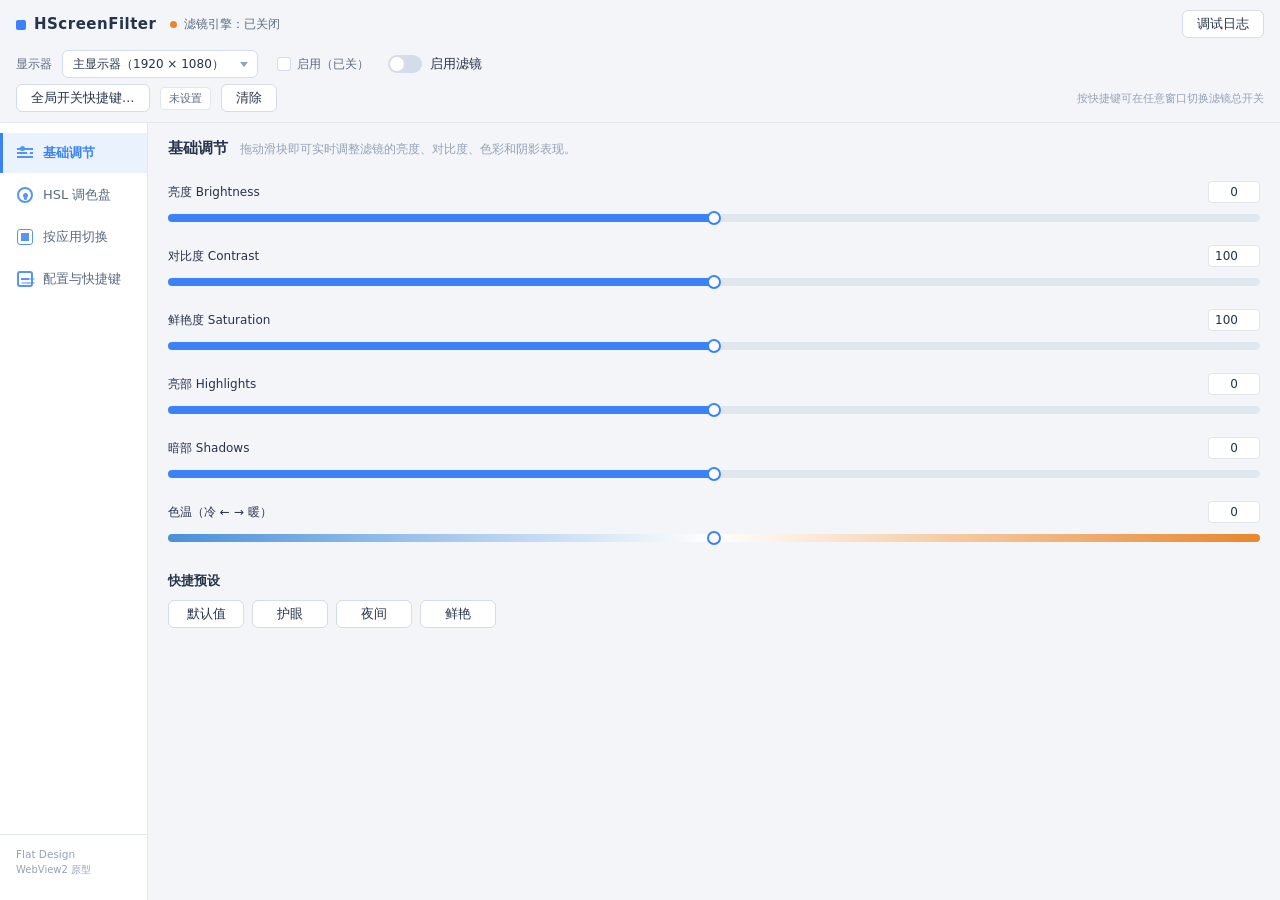
==== webui2/index.html @ ea1c2dd1 "v2.0.0-alpha: WebView2 桥接版（C++ 滤镜引擎 + Flat Design UI）" ====
<!DOCTYPE html>
<html lang="zh-CN">
<head>
<meta charset="UTF-8">
<meta name="viewport" content="width=device-width, initial-scale=1.0">
<title>HScreenFilter · Flat Design 原型</title>
<link rel="stylesheet" href="styles.css">
</head>
<body data-theme="auto">
<div id="app">

  <!-- ═══ v2 顶部：品牌 + 引擎状态 + 调试日志 ═══ -->
  <header class="app-header">
    <div class="brand">HScreenFilter</div>
    <div class="engine-status" id="engineStatus">
      <span class="dot"></span>滤镜引擎：LUT 逐像素引擎（3D LUT，支持 HSL 调色）
    </div>
    <button class="btn" id="btnDebug">调试日志</button>
  </header>

  <!-- ═══ 工具栏（两行）：显示器/启用/滤镜总开关 + 全局快捷键 ═══ -->
  <div class="toolbar">
    <div class="toolbar-row">
      <label class="toolbar-label">显示器</label>
      <div class="select-wrap">
        <select id="displaySelect"></select>
      </div>
      <label class="check-inline" id="displayEnableRow">
        <input type="checkbox" id="displayEnable" checked>
        <span class="checkmark"></span>
        <span class="check-text" id="displayEnableText">启用（已开）</span>
      </label>
      <label class="toggle-inline">
        <input type="checkbox" id="masterEnable" checked>
        <span class="track"><span class="knob"></span></span>
        <span class="toggle-label">启用滤镜</span>
      </label>
    </div>
    <div class="toolbar-row">
      <button class="btn" id="btnGlobalHotkey">全局开关快捷键…</button>
      <span class="hotkey-badge" id="globalHotkeyBadge">Ctrl + Shift + F</span>
      <button class="btn" id="btnGlobalHotkeyClear">清除</button>
      <span class="toolbar-spacer"></span>
      <span class="hint-inline">按快捷键可在任意窗口切换滤镜总开关</span>
    </div>
  </div>

  <!-- ═══ 主区域：左导航 + 右内容 ═══ -->
  <div class="main">
    <nav class="nav" id="nav">
      <button class="nav-item active" data-page="base"><span class="nav-ico ico-sliders"></span>基础调节</button>
      <button class="nav-item" data-page="hsl"><span class="nav-ico ico-palette"></span>HSL 调色盘</button>
      <button class="nav-item" data-page="perapp"><span class="nav-ico ico-apps"></span>按应用切换</button>
      <button class="nav-item" data-page="profiles"><span class="nav-ico ico-config"></span>配置与快捷键</button>
      <div class="nav-foot">Flat Design<br><span class="nav-foot-sub">WebView2 原型</span></div>
    </nav>

    <main class="content">

      <!-- ─────────── 基础调节 ─────────── -->
      <section class="page active" id="page-base">
        <div class="page-head">
          <h1>基础调节</h1>
          <p>拖动滑块即可实时调整滤镜的亮度、对比度、色彩和阴影表现。</p>
        </div>
        <div class="slider-group" id="baseSliders">
          <div class="slider-row" data-key="brightness">
            <div class="slider-label"><span>亮度 Brightness</span><input class="num" type="number" value="0"></div>
            <input type="range" class="flat-range" min="-100" max="100" value="0">
          </div>
          <div class="slider-row" data-key="contrast">
            <div class="slider-label"><span>对比度 Contrast</span><input class="num" type="number" value="100"></div>
            <input type="range" class="flat-range" min="0" max="200" value="100">
          </div>
          <div class="slider-row" data-key="saturation">
            <div class="slider-label"><span>鲜艳度 Saturation</span><input class="num" type="number" value="100"></div>
            <input type="range" class="flat-range" min="0" max="200" value="100">
          </div>
          <div class="slider-row" data-key="highlights">
            <div class="slider-label"><span>亮部 Highlights</span><input class="num" type="number" value="0"></div>
            <input type="range" class="flat-range" min="-100" max="100" value="0">
          </div>
          <div class="slider-row" data-key="shadows">
            <div class="slider-label"><span>暗部 Shadows</span><input class="num" type="number" value="0"></div>
            <input type="range" class="flat-range" min="-100" max="100" value="0">
          </div>
          <div class="slider-row" data-key="temperature">
            <div class="slider-label"><span>色温（冷 ← → 暖）</span><input class="num" type="number" value="0"></div>
            <input type="range" class="flat-range" min="-100" max="100" value="0" data-gradient="linear-gradient(to right,#4A90D9,#FFFFFF 50%,#E8862C)">
          </div>
        </div>
        <div class="preset-block">
          <h2>快捷预设</h2>
          <div class="preset-btns">
            <button class="btn preset" data-preset="default">默认值</button>
            <button class="btn preset" data-preset="eye">护眼</button>
            <button class="btn preset" data-preset="night">夜间</button>
            <button class="btn preset" data-preset="vivid">鲜艳</button>
          </div>
        </div>
      </section>

      <!-- ─────────── HSL 调色盘 ─────────── -->
      <section class="page" id="page-hsl">
        <div class="page-head">
          <h1>HSL 调色盘（3D LUT）</h1>
          <p>按色系分别精细调整色相、饱和度、明亮度，各色系互不干扰。</p>
        </div>
        <div class="hsl-options">
          <label class="toggle-row">
            <input type="checkbox" id="lutSwitch" checked>
            <span class="track"><span class="knob"></span></span>
            <span class="toggle-label">LUT 引擎开关 <em>（3D LUT 逐像素引擎，支持 HSL）</em></span>
          </label>
        </div>
        <div class="hsl-tabs" id="hslTabs">
          <button class="tab active" data-field="0">色相</button>
          <button class="tab" data-field="1">饱和度</button>
          <button class="tab" data-field="2">明亮度</button>
        </div>
        <div class="chip-row" id="channelChips">
          <button class="chip active" data-channel="0"><i style="--c:#8899AA"></i>全部（主）</button>
          <button class="chip" data-channel="1"><i style="--c:#FF0000"></i>红</button>
          <button class="chip" data-channel="2"><i style="--c:#FF8000"></i>橙</button>
          <button class="chip" data-channel="3"><i style="--c:#FFD400"></i>黄</button>
          <button class="chip" data-channel="4"><i style="--c:#22C55E"></i>绿</button>
          <button class="chip" data-channel="5"><i style="--c:#06B6D4"></i>青</button>
          <button class="chip" data-channel="6"><i style="--c:#3B82F6"></i>蓝</button>
          <button class="chip" data-channel="7"><i style="--c:#8B5CF6"></i>紫</button>
          <button class="chip" data-channel="8"><i style="--c:#EC4899"></i>品红</button>
        </div>
        <div class="hsl-sliders" id="hslSliders">
          <!-- JS 渲染 9 个通道 × 当前字段的滑块 -->
        </div>
        <div class="hsl-foot">
          <span class="hsl-hint" id="hslHint">已启用 LUT 引擎：8 个色系可分别精确调整、互不干扰（64³ 3D LUT 逐像素着色器）。</span>
          <button class="btn" id="hslReset">默认值</button>
        </div>
      </section>

      <!-- ─────────── 按应用切换 ─────────── -->
      <section class="page" id="page-perapp">
        <div class="page-head">
          <h1>按应用切换滤镜</h1>
          <p>让滤镜只在指定应用前台时启用，切到其它窗口时自动关闭。</p>
        </div>
        <label class="toggle-row">
          <input type="checkbox" id="perAppSwitch">
          <span class="track"><span class="knob"></span></span>
          <span class="toggle-label">启用按应用切换</span>
        </label>
        <div class="card-table" id="bindingList">
          <div class="table-head"><span class="col-app">检测应用</span><span class="col-cfg">绑定配置</span></div>
          <div id="bindingRows"></div>
          <div class="table-empty" id="bindingEmpty" hidden>尚未添加要检测的应用</div>
        </div>
        <div class="btn-row">
          <button class="btn" id="btnBindingAdd">添加应用…</button>
          <button class="btn" id="btnBindingPick">用当前前台应用添加</button>
          <button class="btn" id="btnBindingEdit">编辑所选</button>
          <button class="btn" id="btnBindingDel">删除所选</button>
        </div>
        <div class="status-line" id="perAppStatus">○ 尚未添加要检测的应用（请点击「添加应用…」）</div>
      </section>

      <!-- ─────────── 配置与快捷键 ─────────── -->
      <section class="page" id="page-profiles">
        <div class="page-head">
          <h1>配置与快捷键</h1>
          <p>保存多套滤镜配置，快速切换并绑定全局快捷键。</p>
        </div>
        <div class="card-table profile-table" id="profileList">
          <div class="table-head"><span class="col-name">名称</span><span class="col-engine">引擎</span><span class="col-hotkey">快捷键</span><span class="col-check">启用</span></div>
          <div id="profileRows"></div>
          <div class="table-empty" id="profileEmpty" hidden>暂无配置（点击「新建配置」创建）</div>
        </div>
        <div class="btn-row">
          <button class="btn" id="btnProfileNew">新建配置</button>
          <button class="btn" id="btnProfileRename">重命名</button>
          <button class="btn" id="btnProfileDel">删除配置</button>
          <button class="btn" id="btnProfileUp">上移</button>
          <button class="btn" id="btnProfileDown">下移</button>
        </div>
        <div class="btn-row">
          <button class="btn" id="btnProfileImport">导入配置</button>
          <button class="btn" id="btnProfileExport">导出所选配置</button>
        </div>
        <div class="hotkey-block">
          <span class="block-label">所选配置快捷键</span>
          <button class="btn" id="btnHotkeySet">设置快捷键…</button>
          <button class="btn" id="btnHotkeyClear">清除</button>
          <span class="hotkey-badge" id="profileHotkeyBadge">—</span>
        </div>
        <div class="hotkey-hint-line" id="hotkeyHint"></div>
        <div class="settings-block">
          <div class="setting-row">
            <span class="block-label">界面主题</span>
            <div class="select-wrap">
              <select id="themeSelect">
                <option value="auto" selected>跟随系统</option>
                <option value="light">浅色（Flat）</option>
                <option value="dark">深色（Flat）</option>
              </select>
            </div>
          </div>
          <label class="toggle-row">
            <input type="checkbox" id="autoStartSwitch">
            <span class="track"><span class="knob"></span></span>
            <span class="toggle-label">开机自动启动</span>
          </label>
          <label class="toggle-row">
            <input type="checkbox" id="autoTraySwitch">
            <span class="track"><span class="knob"></span></span>
            <span class="toggle-label">自启后自动进入托盘</span>
          </label>
        </div>
      </section>

    </main>
  </div>

  <!-- ═══ 模态弹窗（配置名 / 绑定编辑）═══ -->
  <div class="modal-overlay" id="modalOverlay">
    <div class="modal">
      <h3 id="modalTitle">提示</h3>
      <div id="modalBody"></div>
      <div class="modal-actions">
        <button class="btn" id="modalCancel">取消</button>
        <button class="btn btn-primary" id="modalOk">确定</button>
      </div>
    </div>
  </div>

  <!-- ═══ 保存条 ═══ -->
  <div class="savebar" id="saveBar" hidden>
    <span class="savebar-text">配置发生改变，是否保存？</span>
    <button class="btn btn-primary" id="btnSaveYes">保存</button>
    <button class="btn" id="btnSaveNo">取消</button>
  </div>
</div>
<script src="app.js"></script>
</body>
</html>
---- webui2/styles.css ----
/* ═══════════════════════════════════════════════════════════
   HScreenFilter · Flat Design (WebView2 原型)
   扁平化：无渐变、无投影、无 3D 效果；纯色块 + 细边框 + 排版。
   ═══════════════════════════════════════════════════════════ */

:root {
  --bg:        #F3F5F9;   /* 窗口底色 */
  --surface:   #FFFFFF;   /* 卡片/控件面 */
  --surface-2: #F8FAFD;   /* 次级面 */
  --border:    #E1E7EF;   /* 1px 细边框 */
  --border-2:  #D3DCE8;
  --text:      #26334A;   /* 主文字 */
  --text-2:    #5A6B82;   /* 次级文字 */
  --text-3:    #93A2B6;   /* 弱文字 */
  --accent:    #3B82F6;   /* 品牌蓝 */
  --accent-h:  #2F6FE0;
  --accent-soft:#EAF2FE;
  --green:     #22A06B;
  --green-soft:#E5F6EF;
  --orange:    #E8862C;
  --orange-soft:#FDF0E3;
  --red:       #D64550;
  --red-soft:  #FCEBEC;
  --nav-w:     148px;
  --r:         6px;       /* 圆角（平角偏方，仅轻微） */
}

[data-theme="dark"] {
  --bg:        #171B22;
  --surface:   #1F2530;
  --surface-2: #252C39;
  --border:    #313B4B;
  --border-2:  #3D4A5F;
  --text:      #E7ECF3;
  --text-2:    #A9B6C7;
  --text-3:    #6E7C90;
  --accent:    #4C8DFF;
  --accent-h:  #63A0FF;
  --accent-soft:#22314B;
  --green:     #3FBF85;
  --green-soft:#1E352B;
  --orange:    #F09950;
  --orange-soft:#3A2B1D;
  --red:       #EF6670;
  --red-soft:  #3A2226;
}

* { margin: 0; padding: 0; box-sizing: border-box; }

html, body { height: 100%; overflow: hidden; }

body {
  font-family: "Microsoft YaHei UI", "Segoe UI", system-ui, sans-serif;
  font-size: 13px;
  color: var(--text);
  background: var(--bg);
  -webkit-font-smoothing: antialiased;
  user-select: none;
}

#app {
  display: flex;
  flex-direction: column;
  height: 100vh;
}

input, select, button { font-family: inherit; }

/* ───────────── 顶部标题栏 ───────────── */
.app-header {
  display: flex;
  align-items: center;
  gap: 14px;
  padding: 10px 16px 6px;
}

.brand {
  font-size: 15px;
  font-weight: 700;
  letter-spacing: .5px;
  color: var(--text);
}
.brand::before {
  content: "";
  display: inline-block;
  width: 10px; height: 10px;
  margin-right: 8px;
  border-radius: 2px;
  background: var(--accent);
  vertical-align: -1px;
}

.engine-status {
  flex: 1;
  font-size: 12px;
  color: var(--text-2);
  display: flex;
  align-items: center;
  gap: 7px;
  white-space: nowrap;
  overflow: hidden;
}
.engine-status .dot {
  width: 7px; height: 7px; border-radius: 50%;
  background: var(--green);
  flex: none;
}

/* ───────────── 工具栏（两行）───────────── */
.toolbar {
  display: flex;
  flex-direction: column;
  gap: 6px;
  padding: 6px 16px 10px;
}
.toolbar-row {
  display: flex;
  align-items: center;
  gap: 10px;
  min-width: 0;
  flex-wrap: wrap;
}
.toolbar-spacer { flex: 1; }
.hint-inline { font-size: 11px; color: var(--text-3); white-space: nowrap; }
.toolbar-label { font-size: 12px; color: var(--text-2); }
.select-wrap { position: relative; }
select {
  appearance: none;
  -webkit-appearance: none;
  height: 28px;
  padding: 0 26px 0 10px;
  font-size: 12px;
  color: var(--text);
  background: var(--surface);
  border: 1px solid var(--border-2);
  border-radius: var(--r);
  outline: none;
  cursor: pointer;
}
select:hover { border-color: var(--accent); }
.select-wrap::after {
  content: "";
  position: absolute;
  right: 10px; top: 50%;
  width: 0; height: 0;
  border-left: 4px solid transparent;
  border-right: 4px solid transparent;
  border-top: 5px solid var(--text-3);
  transform: translateY(-40%);
  pointer-events: none;
}
#displaySelect { width: 196px; }
#themeSelect { width: 150px; }

/* 复选（方形 flat checkbox） */
.check-inline {
  display: inline-flex;
  align-items: center;
  gap: 6px;
  cursor: pointer;
  height: 28px;
  padding: 0 8px;
  border: 1px solid transparent;
  border-radius: var(--r);
}
.check-inline:hover { background: var(--surface); border-color: var(--border); }
.check-inline input { display: none; }
.checkmark {
  width: 14px; height: 14px;
  border: 1.5px solid var(--border-2);
  border-radius: 3px;
  background: var(--surface);
  display: inline-flex;
  align-items: center;
  justify-content: center;
  transition: background .12s, border-color .12s;
}
.check-inline input:checked + .checkmark {
  background: var(--accent);
  border-color: var(--accent);
}
.check-inline input:checked + .checkmark::after {
  content: "";
  width: 7px; height: 4px;
  border-left: 2px solid #fff;
  border-bottom: 2px solid #fff;
  transform: translateY(-1px) rotate(-45deg);
}
.check-text { font-size: 12px; color: var(--text-2); }

/* 开关（flat toggle） */
.toggle-inline, .toggle-row {
  display: inline-flex;
  align-items: center;
  gap: 8px;
  cursor: pointer;
  height: 28px;
}
.toggle-row { margin: 10px 0 0; }
.toggle-inline input, .toggle-row input { display: none; }
.track {
  width: 34px; height: 18px;
  border-radius: 9px;
  background: var(--border-2);
  position: relative;
  flex: none;
  transition: background .15s;
}
.knob {
  position: absolute;
  top: 2px; left: 2px;
  width: 14px; height: 14px;
  border-radius: 50%;
  background: #fff;
  transition: left .15s;
}
input:checked + .track { background: var(--accent); }
input:checked + .track .knob { left: 18px; }
.toggle-label { font-size: 12.5px; color: var(--text); }
.toggle-label em { color: var(--text-3); font-style: normal; font-size: 11.5px; }

.hotkey-badge {
  font-size: 11px;
  color: var(--text-2);
  background: var(--surface);
  border: 1px solid var(--border);
  border-radius: 4px;
  padding: 3px 8px;
  white-space: nowrap;
}

/* ───────────── 按钮（flat）───────────── */
.btn {
  height: 28px;
  padding: 0 14px;
  font-size: 12.5px;
  color: var(--text);
  background: var(--surface);
  border: 1px solid var(--border-2);
  border-radius: var(--r);
  cursor: pointer;
  white-space: nowrap;
  transition: background .12s, border-color .12s, color .12s;
}
.btn:hover { background: var(--surface-2); border-color: var(--accent); color: var(--accent); }
.btn:active { background: var(--accent-soft); }
.btn-primary {
  background: var(--accent);
  border-color: var(--accent);
  color: #fff;
  font-weight: 600;
}
.btn-primary:hover { background: var(--accent-h); border-color: var(--accent-h); color: #fff; }
.btn:disabled { opacity: .45; cursor: default; }

/* ───────────── 主区域布局 ───────────── */
.main {
  flex: 1;
  display: flex;
  min-height: 0;
  border-top: 1px solid var(--border);
}

/* 左导航 */
.nav {
  width: var(--nav-w);
  background: var(--surface);
  border-right: 1px solid var(--border);
  padding: 10px 0;
  display: flex;
  flex-direction: column;
  gap: 2px;
  overflow: hidden;
}
.nav-item {
  display: flex;
  align-items: center;
  gap: 10px;
  height: 40px;
  padding: 0 14px;
  font-size: 13px;
  color: var(--text-2);
  background: transparent;
  border: none;
  border-left: 3px solid transparent;
  text-align: left;
  cursor: pointer;
  transition: background .12s, color .12s;
}
.nav-item:hover { background: var(--surface-2); color: var(--text); }
.nav-item.active {
  background: var(--accent-soft);
  color: var(--accent);
  border-left-color: var(--accent);
  font-weight: 600;
}
.nav-ico {
  width: 16px; height: 16px;
  flex: none;
  opacity: .85;
}
/* 极简 flat 图标：纯色几何块 */
.ico-sliders {
  background:
    linear-gradient(var(--accent), var(--accent)) 0 3px / 16px 2px no-repeat,
    linear-gradient(var(--accent), var(--accent)) 0 7px / 16px 2px no-repeat,
    linear-gradient(var(--accent), var(--accent)) 0 11px / 16px 2px no-repeat;
  position: relative;
}
.ico-sliders::before {
  content: ""; position: absolute; left: 3px; top: 1px;
  width: 5px; height: 5px; border-radius: 50%;
  background: var(--accent); box-shadow: 6px 4px 0 -1px var(--surface);
}
.ico-palette {
  border: 2px solid var(--accent); border-radius: 50%;
  position: relative;
}
.ico-palette::before {
  content: ""; position: absolute; left: 4px; top: 4px;
  width: 5px; height: 5px; border-radius: 50%;
  background: var(--accent);
  box-shadow: 0 3px 0 -1px var(--accent);
}
.ico-apps {
  border: 1.5px solid var(--accent);
  border-radius: 3px;
  position: relative;
  background: transparent;
}
.ico-apps::before {
  content: "";
  position: absolute;
  inset: 3px;
  background:
    radial-gradient(circle at 25% 25%, var(--accent) 2.2px, transparent 2.6px),
    radial-gradient(circle at 75% 25%, var(--accent) 2.2px, transparent 2.6px),
    radial-gradient(circle at 25% 75%, var(--accent) 2.2px, transparent 2.6px),
    radial-gradient(circle at 75% 75%, var(--accent) 2.2px, transparent 2.6px);
}
.ico-config {
  border: 2px solid var(--accent);
  border-radius: 3px;
  position: relative;
}
.ico-config::before {
  content: ""; position: absolute; left: 2px; top: 5px;
  width: 8px; height: 2px; background: var(--accent);
  box-shadow: 0 4px 0 -0.5px var(--accent), 6px 0 0 -0.5px var(--accent), 6px 4px 0 -0.5px var(--accent);
}
.nav-foot {
  margin-top: auto;
  padding: 12px 16px;
  font-size: 10.5px;
  line-height: 1.5;
  color: var(--text-3);
  border-top: 1px solid var(--border);
}
.nav-foot-sub { font-size: 10px; }

/* 内容区 */
.content {
  flex: 1;
  min-width: 0;
  overflow-y: auto;
  padding: 16px 20px 20px;
}
.page { display: none; }
.page.active { display: block; }

.page-head { display: flex; align-items: baseline; gap: 12px; margin-bottom: 14px; }
.page-head h1 { font-size: 15px; font-weight: 700; }
.page-head p { font-size: 11.5px; color: var(--text-3); }

/* ───────────── 滑块（flat range）───────────── */
.slider-group { display: flex; flex-direction: column; gap: 2px; }
.slider-row { padding: 9px 0; }
.slider-label {
  display: flex;
  align-items: center;
  justify-content: space-between;
  margin-bottom: 7px;
  font-size: 12px;
  color: var(--text);
}
.num {
  width: 52px;
  height: 22px;
  padding: 0 6px;
  font-size: 12px;
  text-align: right;
  color: var(--text);
  background: var(--surface);
  border: 1px solid var(--border);
  border-radius: 4px;
  outline: none;
}
.num:focus { border-color: var(--accent); }

.track-wrap {
  height: 8px;
  border-radius: 4px;
  background: var(--border);
  margin-bottom: -14px; /* 与 range 叠加 */
  pointer-events: none;
}
/* 渐变轨道覆盖：实际渐变由 JS 按值填充，此处为底色 */
.flat-range {
  -webkit-appearance: none;
  appearance: none;
  width: 100%;
  height: 8px;
  border-radius: 4px;
  background: var(--border);
  outline: none;
  cursor: pointer;
  position: relative;
}
.flat-range::-webkit-slider-thumb {
  -webkit-appearance: none;
  width: 14px; height: 14px;
  border-radius: 50%;
  background: var(--surface);
  border: 2px solid var(--accent);
  cursor: grab;
  transition: transform .1s;
}
.flat-range::-webkit-slider-thumb:hover { transform: scale(1.15); }
.flat-range::-webkit-slider-thumb:active { cursor: grabbing; }
.flat-range:focus-visible { outline: 2px solid var(--accent-soft); outline-offset: 2px; }

/* ───────────── 快捷预设 ───────────── */
.preset-block { margin-top: 18px; }
.preset-block h2 { font-size: 13px; margin-bottom: 10px; }
.preset-btns { display: flex; gap: 8px; }
.preset { min-width: 76px; }

/* ───────────── HSL 页 ───────────── */
.hsl-options { display: flex; flex-direction: column; gap: 2px; margin-bottom: 8px; }
.hsl-tabs {
  display: inline-flex;
  background: var(--surface);
  border: 1px solid var(--border);
  border-radius: var(--r);
  padding: 2px;
  margin: 8px 0 12px;
  width: max-content;
}
.tab {
  height: 26px;
  padding: 0 22px;
  font-size: 12.5px;
  color: var(--text-2);
  background: transparent;
  border: none;
  border-radius: 4px;
  cursor: pointer;
}
.tab:hover { color: var(--text); }
.tab.active { background: var(--accent); color: #fff; font-weight: 600; }

.chip-row { display: flex; flex-wrap: wrap; gap: 6px; margin-bottom: 14px; }
.chip {
  display: inline-flex;
  align-items: center;
  gap: 6px;
  height: 26px;
  padding: 0 10px;
  font-size: 12px;
  color: var(--text-2);
  background: var(--surface);
  border: 1px solid var(--border);
  border-radius: 13px;
  cursor: pointer;
  transition: border-color .12s, color .12s, background .12s;
}
.chip i {
  width: 9px; height: 9px;
  border-radius: 50%;
  background: var(--c, #8899AA);
}
.chip:hover { border-color: var(--accent); color: var(--text); }
.chip.active {
  border-color: var(--accent);
  background: var(--accent-soft);
  color: var(--accent);
  font-weight: 600;
}

.hsl-sliders { display: flex; flex-direction: column; gap: 2px; }
.hsl-sliders .slider-row { padding: 8px 0; }
.hsl-sliders .slider-label { margin-bottom: 6px; font-size: 12px; }

.hsl-foot {
  display: flex;
  align-items: center;
  gap: 16px;
  margin-top: 16px;
}
.hsl-hint { flex: 1; font-size: 11px; color: var(--text-3); line-height: 1.5; }

/* ───────────── 卡片表格 ───────────── */
.card-table {
  margin: 12px 0 10px;
  background: var(--surface);
  border: 1px solid var(--border);
  border-radius: var(--r);
  overflow: hidden;
}
.table-head, .table-row {
  display: flex;
  align-items: center;
  padding: 0 12px;
}
.table-head {
  height: 30px;
  font-size: 11px;
  font-weight: 600;
  color: var(--text-3);
  background: var(--surface-2);
  border-bottom: 1px solid var(--border);
}
.table-row { height: 36px; border-bottom: 1px solid var(--border); font-size: 12.5px; }
.table-row:last-child { border-bottom: none; }
.table-row:hover { background: var(--surface-2); }
.table-row.selected { background: var(--accent-soft); box-shadow: inset 2px 0 0 var(--accent); }
.table-row.selected .col-name { color: var(--accent); font-weight: 600; }
.col-app { flex: 1.2; display: flex; align-items: center; gap: 8px; }
.col-cfg { flex: 1; }
.col-name { flex: 1.2; display: flex; align-items: center; gap: 8px; }
.col-engine { flex: .7; }
.col-hotkey { flex: 1.1; }
.col-check { width: 60px; text-align: left; padding-left: 0; }
.profile-table .btn-enable { margin-left: -6px; }
.proc-ico {
  width: 14px; height: 14px;
  background: var(--accent-soft);
  border: 1.5px solid var(--accent);
  border-radius: 3px;
  flex: none;
}
.radio-dot {
  width: 8px; height: 8px;
  border-radius: 50%;
  border: 1.5px solid var(--border-2);
  flex: none;
}
.radio-dot.on { background: var(--accent); border-color: var(--accent); }
.tag {
  display: inline-block;
  font-size: 11px;
  color: var(--text-2);
  background: var(--surface-2);
  border: 1px solid var(--border);
  border-radius: 4px;
  padding: 1px 8px;
}
.tag-blue  { color: var(--accent); background: var(--accent-soft); border-color: transparent; }
.tag-green { color: var(--green);  background: var(--green-soft);  border-color: transparent; }
.tag-orange{ color: var(--orange); background: var(--orange-soft); border-color: transparent; }
.hotkey-key {
  font-size: 11px;
  color: var(--text-2);
  background: var(--surface-2);
  border: 1px solid var(--border);
  border-radius: 3px;
  padding: 1px 6px;
  font-family: Consolas, monospace;
}
.row-check { accent-color: var(--accent); width: 14px; height: 14px; cursor: pointer; }
.table-empty { padding: 16px; text-align: center; font-size: 12px; color: var(--text-3); }

/* ───────────── 按钮行 / 状态行 ───────────── */
.btn-row { display: flex; gap: 8px; margin-top: 10px; flex-wrap: wrap; }
.status-line {
  margin-top: 14px;
  font-size: 11.5px;
  color: var(--text-2);
  padding: 8px 12px;
  background: var(--surface);
  border: 1px solid var(--border);
  border-radius: var(--r);
}
.status-line::before { content: "● "; color: var(--text-3); }

/* ───────────── 配置页 ───────────── */
.hotkey-block {
  display: flex;
  align-items: center;
  gap: 8px;
  margin-top: 16px;
}
.block-label { font-size: 12px; color: var(--text); margin-right: 6px; }
.settings-block { margin-top: 16px; display: flex; flex-direction: column; gap: 2px; }
.setting-row { display: flex; align-items: center; gap: 10px; margin-bottom: 6px; }

/* ───────────── 配置启用按钮（n选1）───────────── */
.btn-enable {
  height: 22px;
  padding: 0 10px;
  font-size: 11.5px;
  border-radius: 4px;
  min-width: 56px;
}
.btn-enable.active {
  background: var(--accent);
  border-color: var(--accent);
  color: #fff;
  font-weight: 600;
}
.btn-enable.active:hover { background: var(--accent-h); border-color: var(--accent-h); color: #fff; }

/* ───────────── 保存条 ───────────── */
.savebar[hidden] { display: none; }
.savebar {
  position: absolute;
  left: 50%;
  bottom: 18px;
  transform: translateX(-50%);
  display: flex;
  align-items: center;
  gap: 10px;
  padding: 10px 16px;
  background: var(--surface);
  border: 1px solid var(--border-2);
  border-radius: var(--r);
  z-index: 50;
  box-shadow: 0 0 0 4px rgba(0,0,0,.03); /* 扁平化：仅一层极浅的描边感 */
}
.savebar-text { font-size: 12.5px; color: var(--text); white-space: pre-line; }
#app { position: relative; }

/* 滚动条（扁平） */
::-webkit-scrollbar { width: 9px; }
::-webkit-scrollbar-track { background: transparent; }
::-webkit-scrollbar-thumb { background: var(--border-2); border-radius: 5px; border: 2px solid var(--bg); }
::-webkit-scrollbar-thumb:hover { background: var(--text-3); }

/* ───────────── 模态弹窗（配置名 / 绑定编辑）───────────── */
.modal-overlay {
  position: absolute;
  inset: 0;
  background: rgba(20, 28, 40, .35);
  display: none;
  align-items: center;
  justify-content: center;
  z-index: 100;
}
.modal-overlay.show { display: flex; }
.modal {
  width: 340px;
  background: var(--surface);
  border: 1px solid var(--border-2);
  border-radius: 8px;
  padding: 16px 18px;
  box-shadow: 0 6px 24px rgba(0,0,0,.12);
}
.modal h3 { font-size: 14px; margin-bottom: 12px; color: var(--text); }
.modal .modal-field { margin-bottom: 10px; }
.modal .modal-field label { display: block; font-size: 12px; color: var(--text-2); margin-bottom: 4px; }
.modal .modal-field input, .modal .modal-field select {
  width: 100%; height: 28px; padding: 0 8px;
  font-size: 12.5px; color: var(--text);
  background: var(--surface); border: 1px solid var(--border-2); border-radius: 4px;
  outline: none;
}
.modal .modal-field input:focus, .modal .modal-field select:focus { border-color: var(--accent); }
.modal-actions { display: flex; justify-content: flex-end; gap: 8px; margin-top: 14px; }
.modal-hint { font-size: 11px; color: var(--text-3); margin-bottom: 8px; }

/* 快捷键捕获提示 */
.hotkey-capturing { color: var(--orange); font-weight: 600; animation: blink 1s infinite; }
@keyframes blink { 50% { opacity: .45; } }
.hotkey-hint-line { font-size: 11.5px; color: var(--text-3); min-height: 18px; }

/* ───────────── 前台拾取倒计时 ───────────── */
.countdown-banner {
  position: absolute;
  left: 50%; top: 50%;
  transform: translate(-50%, -50%);
  background: var(--surface);
  border: 1px solid var(--border-2);
  border-radius: 10px;
  padding: 18px 26px;
  z-index: 90;
  text-align: center;
  box-shadow: 0 8px 30px rgba(0,0,0,.18);
}
.countdown-banner .cd-num { font-size: 40px; font-weight: 700; color: var(--accent); line-height: 1.1; }
.countdown-banner .cd-text { font-size: 12px; color: var(--text-2); margin-top: 4px; }

/* ───────────── 动画（适量、轻量）───────────── */
@keyframes hsFadeIn { from { opacity: 0; transform: translateY(5px); } to { opacity: 1; transform: none; } }
@keyframes hsPopIn { from { opacity: 0; transform: scale(.96); } to { opacity: 1; transform: scale(1); } }
@keyframes hsSlideUp { from { opacity: 0; transform: translate(-50%, 14px); } to { opacity: 1; transform: translate(-50%, 0); } }
@keyframes hsPulse { 0%, 100% { transform: scale(1); } 50% { transform: scale(1.1); } }

.page.active { animation: hsFadeIn .18s ease; }
.modal { animation: hsPopIn .16s ease; }
.modal-overlay { transition: opacity .15s ease; }
.modal-overlay:not(.show) { opacity: 0; }
.savebar { animation: hsSlideUp .22s ease; }
.countdown-banner .cd-num { animation: hsPulse 1s ease infinite; }

.nav-item, .btn, .chip, .tab, .table-row, .toggle-inline, .check-inline {
  transition: background .15s ease, color .15s ease, border-color .15s ease, opacity .15s ease, box-shadow .15s ease;
}
.btn:active { transform: scale(.96); }
.chip:active, .tab:active { transform: scale(.94); }
.nav-item.active { transition: background .15s ease, color .15s ease, border-color .15s ease; }
.flat-range::-webkit-slider-thumb { transition: transform .12s ease, background .12s ease, border-color .12s ease; }
.track { transition: background .18s ease; }
.knob { transition: left .18s ease; }
.table-row.selected { transition: background .15s ease, box-shadow .15s ease; }
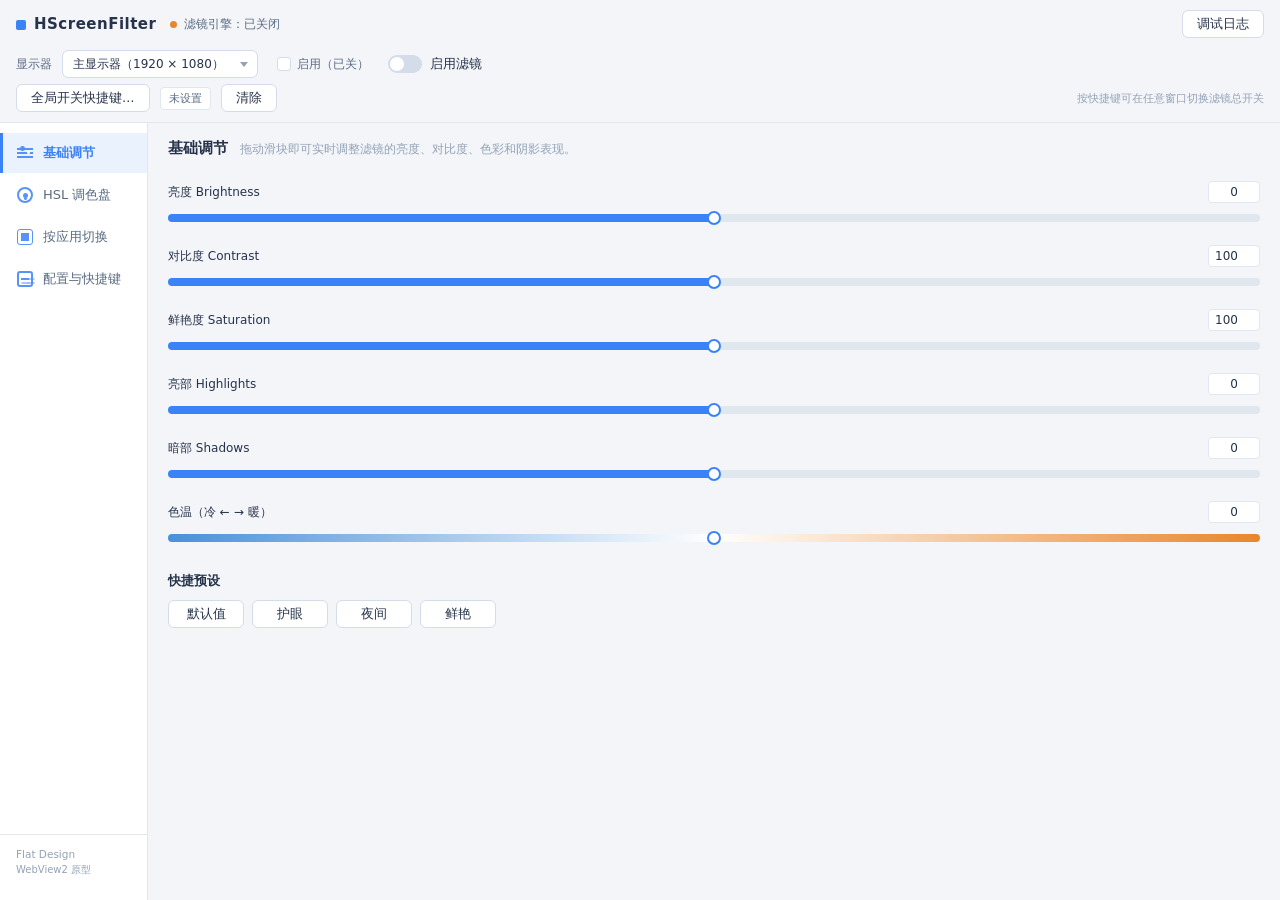
==== commit ca94e620: "v2.0.0-beta: 发布预览版（性能修复 + 按应用切换修复 + 命名正式化） - LUT 引擎：修复 flip 模型后缓冲轮转导致 RTV 每帧重建的卡顿；移除 QPC 软件节流，   改为每" ====
--- a/webui2/index.html
+++ b/webui2/index.html
@@ -13,7 +13,7 @@
   <header class="app-header">
     <div class="brand">HScreenFilter</div>
     <div class="engine-status" id="engineStatus">
-      <span class="dot"></span>滤镜引擎：LUT 逐像素引擎（3D LUT，支持 HSL 调色）
+      <span class="dot"></span>滤镜引擎：LUT 逐像素引擎
     </div>
     <button class="btn" id="btnDebug">调试日志</button>
   </header>
@@ -103,14 +103,19 @@
       <!-- ─────────── HSL 调色盘 ─────────── -->
       <section class="page" id="page-hsl">
         <div class="page-head">
-          <h1>HSL 调色盘（3D LUT）</h1>
+          <h1>HSL 调色盘</h1>
           <p>按色系分别精细调整色相、饱和度、明亮度，各色系互不干扰。</p>
         </div>
         <div class="hsl-options">
           <label class="toggle-row">
             <input type="checkbox" id="lutSwitch" checked>
             <span class="track"><span class="knob"></span></span>
-            <span class="toggle-label">LUT 引擎开关 <em>（3D LUT 逐像素引擎，支持 HSL）</em></span>
+            <span class="toggle-label">LUT 引擎开关</span>
+          </label>
+          <label class="toggle-row">
+            <input type="checkbox" id="vsyncSwitch">
+            <span class="track"><span class="knob"></span></span>
+            <span class="toggle-label">垂直同步 V-Sync</span>
           </label>
         </div>
         <div class="hsl-tabs" id="hslTabs">
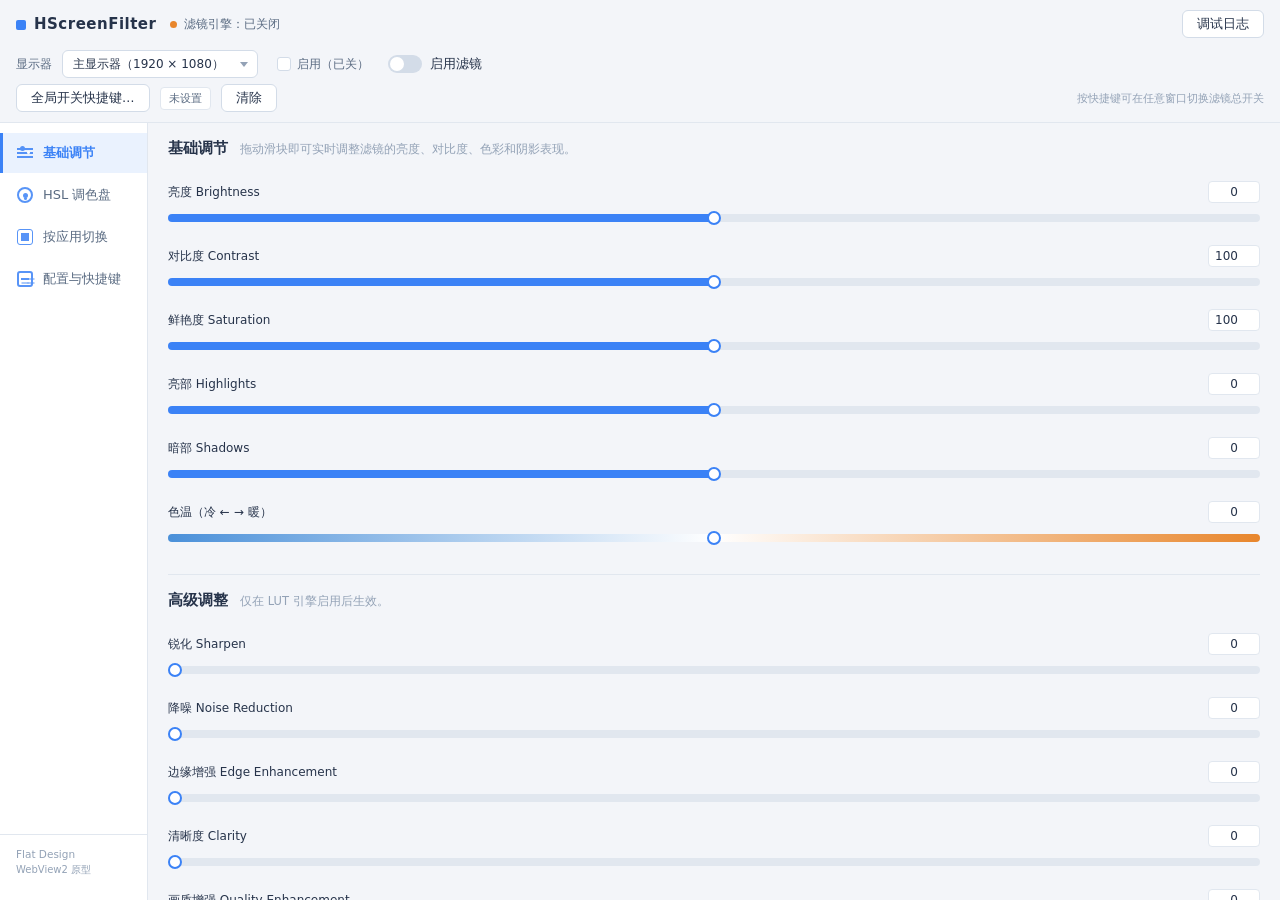
==== commit 7a1edd89: "feat: 高级调整板块 + v2.1.0 - 新增 LUT 后处理五项画质参数：锐化/降噪/边缘增强/清晰度/画质增强 - 两遍 GPU 管线后处理着色器扩展，中间浮点纹理承载线性工作空间 - 原生" ====
--- a/webui2/index.html
+++ b/webui2/index.html
@@ -89,6 +89,14 @@
             <input type="range" class="flat-range" min="-100" max="100" value="0" data-gradient="linear-gradient(to right,#4A90D9,#FFFFFF 50%,#E8862C)">
           </div>
         </div>
+        <div class="advanced-block">
+          <div class="page-head">
+            <h2>高级调整</h2>
+            <p>仅在 LUT 引擎启用后生效。</p>
+          </div>
+          <div class="slider-group" id="advancedSliders"></div>
+          <p class="advanced-hint" id="advancedHint"></p>
+        </div>
         <div class="preset-block">
           <h2>快捷预设</h2>
           <div class="preset-btns">
--- a/webui2/styles.css
+++ b/webui2/styles.css
@@ -429,6 +429,12 @@
 .flat-range::-webkit-slider-thumb:active { cursor: grabbing; }
 .flat-range:focus-visible { outline: 2px solid var(--accent-soft); outline-offset: 2px; }
 
+/* ───────────── 高级调整 ───────────── */
+.advanced-block { margin-top: 20px; padding-top: 16px; border-top: 1px solid var(--border); }
+.advanced-block .page-head h2 { font-size: 15px; font-weight: 700; }
+.advanced-block.advanced-disabled .slider-row { opacity: .45; pointer-events: none; }
+.advanced-hint { margin-top: 8px; font-size: 11.5px; color: var(--text-3); white-space: pre-line; }
+
 /* ───────────── 快捷预设 ───────────── */
 .preset-block { margin-top: 18px; }
 .preset-block h2 { font-size: 13px; margin-bottom: 10px; }
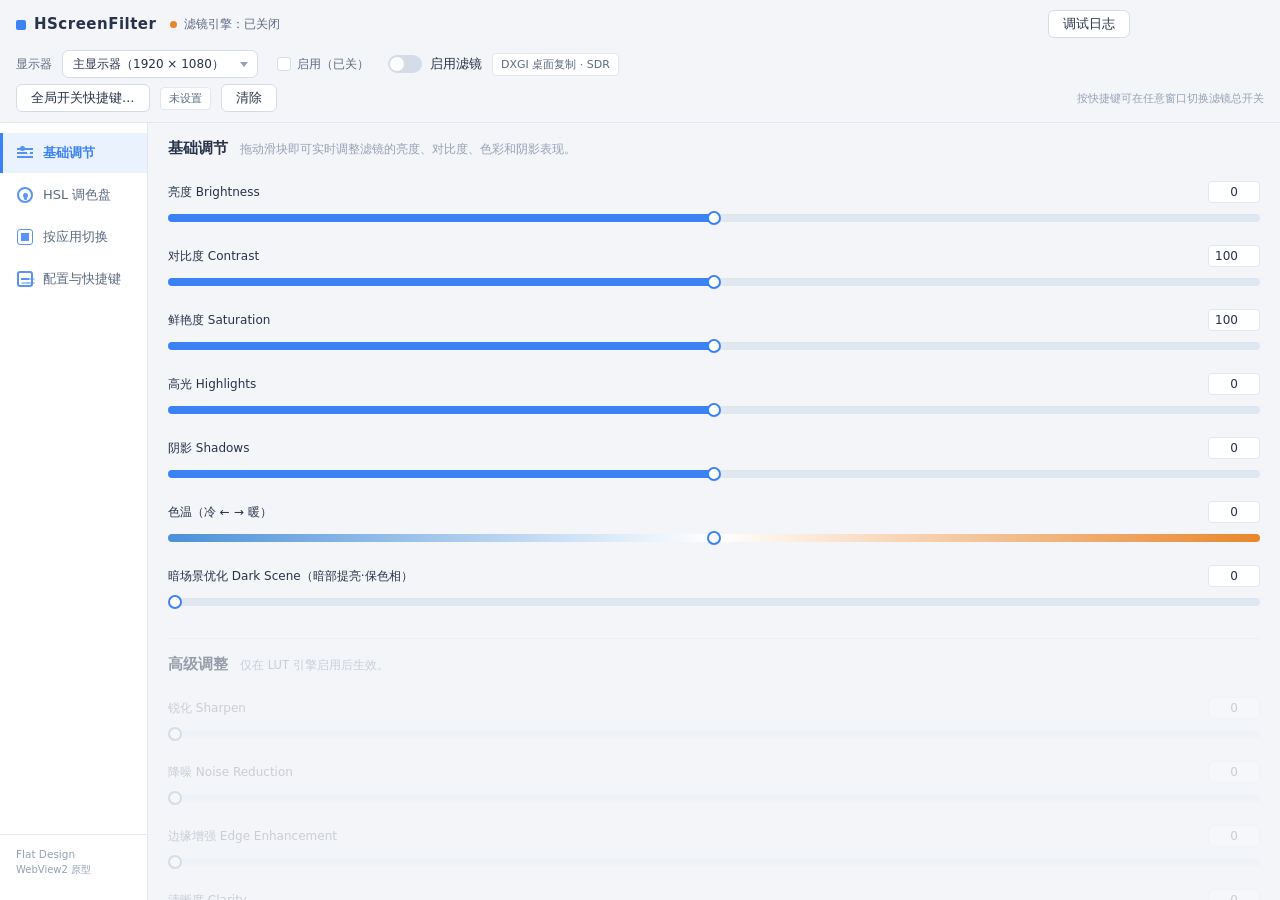
==== commit 398110df: "release: v2.2.0（自启白屏修复 + LUT 启动优化 + 控件持久化 + LUT 性能确认）" ====
--- a/webui2/index.html
+++ b/webui2/index.html
@@ -13,9 +13,11 @@
   <header class="app-header">
     <div class="brand">HScreenFilter</div>
     <div class="engine-status" id="engineStatus">
-      <span class="dot"></span>滤镜引擎：LUT 逐像素引擎
+      <span class="dot"></span><span class="engine-text" id="engineText">滤镜引擎：LUT 逐像素引擎</span>
     </div>
     <button class="btn" id="btnDebug">调试日志</button>
+    <!-- 实时帧率（右上角）：在「配置与快捷键 → 显示滤镜实时帧率」里开关 -->
+    <div class="fps-badge" id="fpsBadge" hidden title="滤镜实时呈现帧率（多次呈现/秒）">— FPS</div>
   </header>
 
   <!-- ═══ 工具栏（两行）：显示器/启用/滤镜总开关 + 全局快捷键 ═══ -->
@@ -35,6 +37,8 @@
         <span class="track"><span class="knob"></span></span>
         <span class="toggle-label">启用滤镜</span>
       </label>
+      <!-- 色彩管道：固定 DXGI 桌面复制 + SDR（B8G8R8A8）输入输出；HDR 显示器上由 Windows 负责映射 -->
+      <div class="color-mode-badge" id="colorModeBadge">DXGI 桌面复制 · SDR</div>
     </div>
     <div class="toolbar-row">
       <button class="btn" id="btnGlobalHotkey">全局开关快捷键…</button>
@@ -77,16 +81,20 @@
             <input type="range" class="flat-range" min="0" max="200" value="100">
           </div>
           <div class="slider-row" data-key="highlights">
-            <div class="slider-label"><span>亮部 Highlights</span><input class="num" type="number" value="0"></div>
+            <div class="slider-label"><span>高光 Highlights</span><input class="num" type="number" value="0"></div>
             <input type="range" class="flat-range" min="-100" max="100" value="0">
           </div>
           <div class="slider-row" data-key="shadows">
-            <div class="slider-label"><span>暗部 Shadows</span><input class="num" type="number" value="0"></div>
+            <div class="slider-label"><span>阴影 Shadows</span><input class="num" type="number" value="0"></div>
             <input type="range" class="flat-range" min="-100" max="100" value="0">
           </div>
           <div class="slider-row" data-key="temperature">
             <div class="slider-label"><span>色温（冷 ← → 暖）</span><input class="num" type="number" value="0"></div>
             <input type="range" class="flat-range" min="-100" max="100" value="0" data-gradient="linear-gradient(to right,#4A90D9,#FFFFFF 50%,#E8862C)">
+          </div>
+          <div class="slider-row" data-key="darkScene">
+            <div class="slider-label"><span>暗场景优化 Dark Scene（暗部提亮·保色相）</span><input class="num" type="number" value="0"></div>
+            <input type="range" class="flat-range" min="0" max="100" value="0">
           </div>
         </div>
         <div class="advanced-block">
@@ -99,12 +107,29 @@
         </div>
         <div class="preset-block">
           <h2>快捷预设</h2>
-          <div class="preset-btns">
-            <button class="btn preset" data-preset="default">默认值</button>
-            <button class="btn preset" data-preset="eye">护眼</button>
-            <button class="btn preset" data-preset="night">夜间</button>
-            <button class="btn preset" data-preset="vivid">鲜艳</button>
-          </div>
+          <div class="preset-group">
+            <span class="preset-group-label">基础</span>
+            <div class="preset-btns">
+              <button class="btn preset" data-preset="default">默认值</button>
+              <button class="btn preset" data-preset="eye">护眼</button>
+              <button class="btn preset" data-preset="night">夜间</button>
+              <button class="btn preset" data-preset="vivid">鲜艳</button>
+              <button class="btn preset" data-preset="game-bright" title="抬黑位 + 略降对比，暗场景/室内一眼看清">游戏暗场景提亮</button>
+              <button class="btn preset" data-preset="arena" title="高对比 + 压黑位 + 锐化，突出轮廓">竞技清晰</button>
+              <button class="btn preset" data-preset="office" title="偏冷、低饱和、轻微提亮，久看不累">冷色办公</button>
+            </div>
+          </div>
+          <div class="preset-group">
+            <span class="preset-group-label">LUT</span>
+            <div class="preset-btns">
+              <button class="btn preset" data-preset="hdr" title="高对比 / 高饱和 / 提亮高光并压暗黑位，接近 HDR 观感">HDR 色彩</button>
+              <button class="btn preset" data-preset="cinematic" title="暗部偏青、亮部偏橙，绿降饱和：经典电影配色">电影青橙</button>
+              <button class="btn preset" data-preset="landscape" title="绿/青/蓝加饱和并抬暗部，风景细节更足">风景浓郁</button>
+              <button class="btn preset" data-preset="portrait" title="肤色微提亮 + 降噪柔化，避免过度锐化">人像柔肤</button>
+              <button class="btn preset" data-preset="cyber" title="青蓝紫强化 + 高对比，霓虹夜景感">赛博夜景</button>
+            </div>
+          </div>
+          <p class="advanced-hint">LUT 组预设使用 HSL 分色系与后处理，需要 LUT 引擎（HDR 下会自动启用）。</p>
         </div>
       </section>
 
@@ -112,7 +137,7 @@
       <section class="page" id="page-hsl">
         <div class="page-head">
           <h1>HSL 调色盘</h1>
-          <p>按色系分别精细调整色相、饱和度、明亮度，各色系互不干扰。</p>
+          <p>通过 DXGI 桌面复制捕获，实现逐个像素的细微调整</p>
         </div>
         <div class="hsl-options">
           <label class="toggle-row">
@@ -226,6 +251,11 @@
             <span class="track"><span class="knob"></span></span>
             <span class="toggle-label">自启后自动进入托盘</span>
           </label>
+          <label class="toggle-row">
+            <input type="checkbox" id="fpsSwitch">
+            <span class="track"><span class="knob"></span></span>
+            <span class="toggle-label">显示滤镜实时帧率（右上角数字 + 日志每秒帧率明细）</span>
+          </label>
         </div>
       </section>
 
--- a/webui2/styles.css
+++ b/webui2/styles.css
@@ -92,6 +92,9 @@
 
 .engine-status {
   flex: 1;
+  min-width: 0;              /* 允许被压缩，否则文字会盖到右侧徽标上 */
+  overflow: hidden;
+  text-overflow: ellipsis;
   font-size: 12px;
   color: var(--text-2);
   display: flex;
@@ -104,6 +107,62 @@
   width: 7px; height: 7px; border-radius: 50%;
   background: var(--green);
   flex: none;
+}
+.engine-status .engine-text {
+  min-width: 0;
+  overflow: hidden;
+  text-overflow: ellipsis;
+  white-space: nowrap;
+}
+
+/* 被锁住的开关（如 HDR 下的 LUT）：仍显示为开，但不接受点击 */
+.toggle-row input:disabled + .track { opacity: .6; cursor: not-allowed; }
+.toggle-row:has(input:disabled) { cursor: not-allowed; }
+
+/* 标题栏延伸进客户区：顶部这条是系统标题栏（可拖动），右侧给三个系统按钮留位，
+   其余内容左移，避免被系统按钮压住。 */
+.app-header {
+  padding-right: 150px;
+  -webkit-app-region: drag;
+}
+.app-header button,
+.app-header .engine-status,
+.app-header .color-mode-badge {
+  -webkit-app-region: no-drag;
+}
+
+/* 色彩模式徽标：HDR 原生 / SDR 原生（由宿主按显示器 HDR 状态下发） */
+.color-mode-badge {
+  font-size: 11px;
+  color: var(--text-2);
+  background: var(--surface);
+  border: 1px solid var(--border);
+  border-radius: 4px;
+  padding: 3px 8px;
+  margin-right: 8px;
+  white-space: nowrap;
+}
+.color-mode-badge.hdr-on {
+  color: #1a73c7;
+  border-color: #7cb6ea;
+  background: rgba(64, 158, 255, 0.12);
+}
+
+/* 实时帧率（标题栏右上角）：开关在「配置与快捷键 → 显示滤镜实时帧率」。
+   等宽数字 + 固定最小宽度，避免数字跳动时徽标宽度来回变。 */
+.fps-badge {
+  font-family: Consolas, "Cascadia Mono", monospace;
+  font-size: 12px;
+  font-variant-numeric: tabular-nums;
+  color: var(--accent);
+  background: var(--accent-soft);
+  border: 1px solid var(--border);
+  border-radius: 4px;
+  padding: 3px 8px;
+  min-width: 66px;
+  text-align: center;
+  white-space: nowrap;
+  -webkit-app-region: no-drag;
 }
 
 /* ───────────── 工具栏（两行）───────────── */
@@ -433,12 +492,25 @@
 .advanced-block { margin-top: 20px; padding-top: 16px; border-top: 1px solid var(--border); }
 .advanced-block .page-head h2 { font-size: 15px; font-weight: 700; }
 .advanced-block.advanced-disabled .slider-row { opacity: .45; pointer-events: none; }
+.advanced-block.advanced-disabled { opacity: .55; }
+.advanced-block.advanced-disabled .flat-range,
+.advanced-block.advanced-disabled .num { filter: grayscale(.6); cursor: not-allowed; }
+.advanced-block.advanced-disabled .advanced-hint { color: var(--orange); }
 .advanced-hint { margin-top: 8px; font-size: 11.5px; color: var(--text-3); white-space: pre-line; }
 
 /* ───────────── 快捷预设 ───────────── */
 .preset-block { margin-top: 18px; }
 .preset-block h2 { font-size: 13px; margin-bottom: 10px; }
 .preset-btns { display: flex; gap: 8px; }
+.preset-group { display: flex; align-items: flex-start; gap: 10px; margin-bottom: 10px; }
+.preset-group-label {
+  flex: none;
+  width: 34px;
+  margin-top: 7px;
+  font-size: 11px;
+  color: var(--text-3);
+}
+.preset-group .preset-btns { flex-wrap: wrap; }
 .preset { min-width: 76px; }
 
 /* ───────────── HSL 页 ───────────── */
@@ -673,6 +745,11 @@
 .modal .modal-field input:focus, .modal .modal-field select:focus { border-color: var(--accent); }
 .modal-actions { display: flex; justify-content: flex-end; gap: 8px; margin-top: 14px; }
 .modal-hint { font-size: 11px; color: var(--text-3); margin-bottom: 8px; }
+.modal-warning { font-size: 12px; line-height: 1.65; color: var(--text-2); max-height: 58vh; overflow: auto; }
+.modal-warning p { margin: 0 0 8px; }
+.modal-warning ul { margin: 0 0 8px 18px; padding: 0; }
+.modal-warning li { margin-bottom: 3px; }
+.modal-check { display: flex; align-items: center; gap: 6px; margin-top: 10px; color: var(--text-2); font-size: 12px; }
 
 /* 快捷键捕获提示 */
 .hotkey-capturing { color: var(--orange); font-weight: 600; animation: blink 1s infinite; }
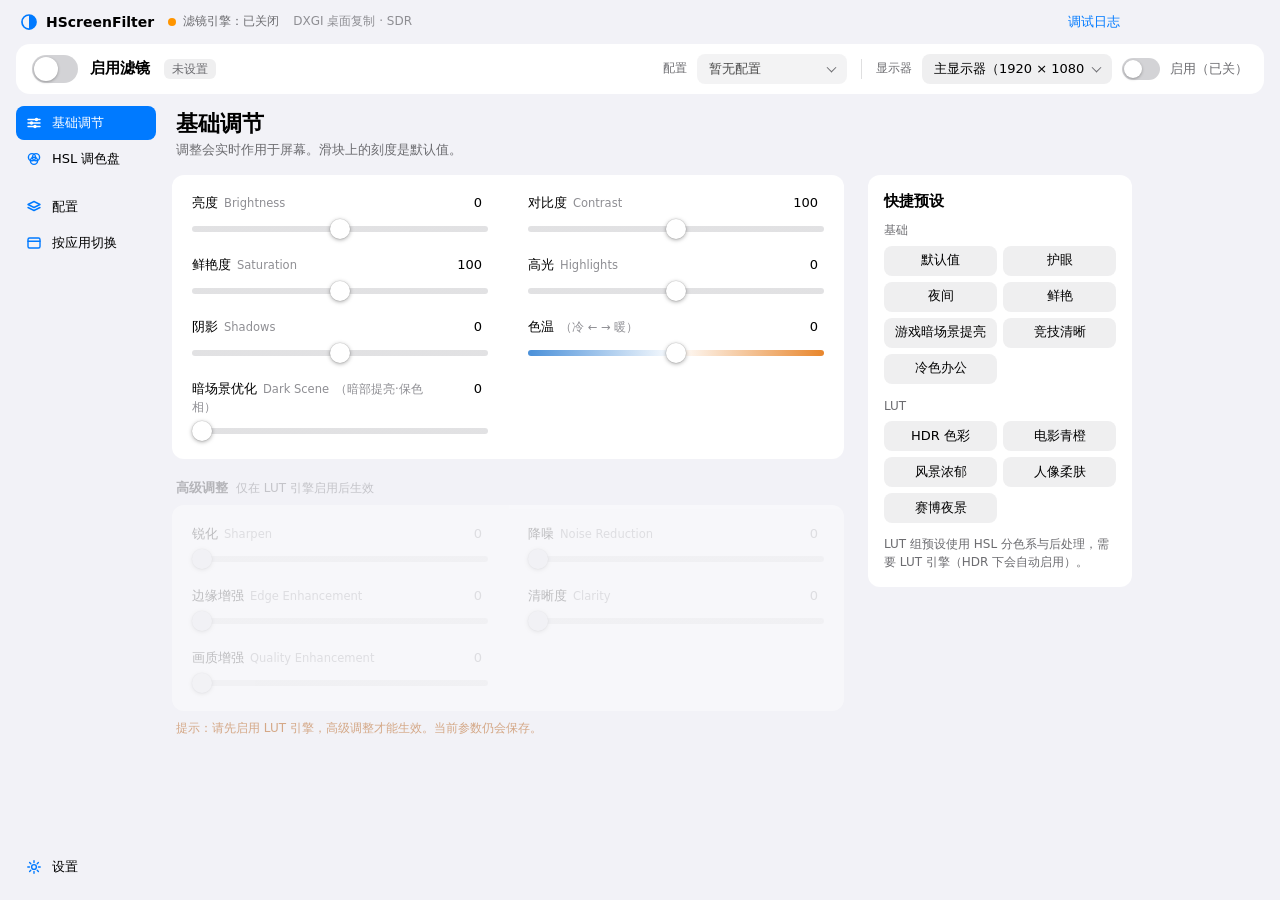
==== commit bde0dc3b: "release: v2.3.2（按键兼容模式 + 新 UI + 热键/暗场景强度修复）" ====
--- a/webui2/index.html
+++ b/webui2/index.html
@@ -3,112 +3,107 @@
 <head>
 <meta charset="UTF-8">
 <meta name="viewport" content="width=device-width, initial-scale=1.0">
-<title>HScreenFilter · Flat Design 原型</title>
+<title>HScreenFilter</title>
 <link rel="stylesheet" href="styles.css">
 </head>
 <body data-theme="auto">
 <div id="app">
 
-  <!-- ═══ v2 顶部：品牌 + 引擎状态 + 调试日志 ═══ -->
+  <!-- 标题栏：品牌 + 引擎状态 + 色彩管道说明 + 调试日志（整条可拖动，按钮除外） -->
   <header class="app-header">
-    <div class="brand">HScreenFilter</div>
+    <div class="brand">
+      <svg class="brand-mark" viewBox="0 0 16 16" aria-hidden="true">
+        <circle cx="8" cy="8" r="6.25" fill="none" stroke="currentColor" stroke-width="1.5"/>
+        <path d="M8 1.75a6.25 6.25 0 0 1 0 12.5z" fill="currentColor"/>
+      </svg>
+      HScreenFilter
+    </div>
     <div class="engine-status" id="engineStatus">
       <span class="dot"></span><span class="engine-text" id="engineText">滤镜引擎：LUT 逐像素引擎</span>
     </div>
-    <button class="btn" id="btnDebug">调试日志</button>
-    <!-- 实时帧率（右上角）：在「配置与快捷键 → 显示滤镜实时帧率」里开关 -->
+    <!-- 色彩管道：固定 DXGI 桌面复制 + SDR（B8G8R8A8）输入输出；HDR 显示器上由 Windows 负责映射 -->
+    <div class="color-mode-badge" id="colorModeBadge">DXGI 桌面复制 · SDR</div>
+    <div class="header-spacer"></div>
+    <!-- 实时帧率：在「设置 → 显示滤镜实时帧率」里开关 -->
     <div class="fps-badge" id="fpsBadge" hidden title="滤镜实时呈现帧率（多次呈现/秒）">— FPS</div>
+    <button class="btn btn-quiet" id="btnDebug">调试日志</button>
   </header>
 
-  <!-- ═══ 工具栏（两行）：显示器/启用/滤镜总开关 + 全局快捷键 ═══ -->
+  <!-- 工具栏：总开关 + 当前配置 + 目标显示器。任何页面都可见，随时能开关、换配置 -->
   <div class="toolbar">
-    <div class="toolbar-row">
-      <label class="toolbar-label">显示器</label>
-      <div class="select-wrap">
-        <select id="displaySelect"></select>
-      </div>
-      <label class="check-inline" id="displayEnableRow">
+    <label class="toggle-inline master-toggle">
+      <input type="checkbox" id="masterEnable" checked>
+      <span class="track"><span class="knob"></span></span>
+      <span class="toggle-label">启用滤镜</span>
+    </label>
+    <span class="hotkey-badge" id="globalHotkeyBadge" title="全局开关快捷键，可在「设置」中修改">Ctrl + Shift + F</span>
+
+    <div class="tb-end">
+      <label class="toolbar-label" for="profileSelect">配置</label>
+      <div class="select-wrap"><select id="profileSelect"></select></div>
+      <span class="tb-sep"></span>
+      <label class="toolbar-label" for="displaySelect">显示器</label>
+      <div class="select-wrap"><select id="displaySelect"></select></div>
+      <label class="toggle-inline" id="displayEnableRow">
         <input type="checkbox" id="displayEnable" checked>
-        <span class="checkmark"></span>
+        <span class="track"><span class="knob"></span></span>
         <span class="check-text" id="displayEnableText">启用（已开）</span>
       </label>
-      <label class="toggle-inline">
-        <input type="checkbox" id="masterEnable" checked>
-        <span class="track"><span class="knob"></span></span>
-        <span class="toggle-label">启用滤镜</span>
-      </label>
-      <!-- 色彩管道：固定 DXGI 桌面复制 + SDR（B8G8R8A8）输入输出；HDR 显示器上由 Windows 负责映射 -->
-      <div class="color-mode-badge" id="colorModeBadge">DXGI 桌面复制 · SDR</div>
-    </div>
-    <div class="toolbar-row">
-      <button class="btn" id="btnGlobalHotkey">全局开关快捷键…</button>
-      <span class="hotkey-badge" id="globalHotkeyBadge">Ctrl + Shift + F</span>
-      <button class="btn" id="btnGlobalHotkeyClear">清除</button>
-      <span class="toolbar-spacer"></span>
-      <span class="hint-inline">按快捷键可在任意窗口切换滤镜总开关</span>
     </div>
   </div>
 
-  <!-- ═══ 主区域：左导航 + 右内容 ═══ -->
   <div class="main">
     <nav class="nav" id="nav">
-      <button class="nav-item active" data-page="base"><span class="nav-ico ico-sliders"></span>基础调节</button>
-      <button class="nav-item" data-page="hsl"><span class="nav-ico ico-palette"></span>HSL 调色盘</button>
-      <button class="nav-item" data-page="perapp"><span class="nav-ico ico-apps"></span>按应用切换</button>
-      <button class="nav-item" data-page="profiles"><span class="nav-ico ico-config"></span>配置与快捷键</button>
-      <div class="nav-foot">Flat Design<br><span class="nav-foot-sub">WebView2 原型</span></div>
+      <button class="nav-item active" data-page="base">
+        <svg class="nav-ico" viewBox="0 0 16 16" aria-hidden="true"><path d="M2 4.5h12M2 8h12M2 11.5h12"/><circle cx="10.5" cy="4.5" r="1.7" fill="currentColor" stroke="none"/><circle cx="5.5" cy="8" r="1.7" fill="currentColor" stroke="none"/><circle cx="9" cy="11.5" r="1.7" fill="currentColor" stroke="none"/></svg>
+        基础调节
+      </button>
+      <button class="nav-item" data-page="hsl">
+        <svg class="nav-ico" viewBox="0 0 16 16" aria-hidden="true"><circle cx="6" cy="6.2" r="3.6"/><circle cx="10" cy="6.2" r="3.6"/><circle cx="8" cy="9.8" r="3.6"/></svg>
+        HSL 调色盘
+      </button>
+      <div class="nav-gap"></div>
+      <button class="nav-item" data-page="profiles">
+        <svg class="nav-ico" viewBox="0 0 16 16" aria-hidden="true"><path d="M8 2.5 14 5.5 8 8.5 2 5.5z"/><path d="M2 8.5l6 3 6-3"/></svg>
+        配置
+      </button>
+      <button class="nav-item" data-page="perapp">
+        <svg class="nav-ico" viewBox="0 0 16 16" aria-hidden="true"><rect x="2" y="3" width="12" height="10" rx="1.5"/><path d="M2 6.2h12"/></svg>
+        按应用切换
+      </button>
+      <button class="nav-item pinned" data-page="settings">
+        <svg class="nav-ico" viewBox="0 0 16 16" aria-hidden="true"><circle cx="8" cy="8" r="2.4"/><path d="M8 1.8v1.7M8 12.5v1.7M1.8 8h1.7M12.5 8h1.7M3.6 3.6l1.2 1.2M11.2 11.2l1.2 1.2M3.6 12.4l1.2-1.2M11.2 4.8l1.2-1.2"/></svg>
+        设置
+      </button>
     </nav>
 
     <main class="content">
 
-      <!-- ─────────── 基础调节 ─────────── -->
+      <!-- ─────────── 基础调节：左边调整，右边一键预设 ─────────── -->
       <section class="page active" id="page-base">
         <div class="page-head">
           <h1>基础调节</h1>
-          <p>拖动滑块即可实时调整滤镜的亮度、对比度、色彩和阴影表现。</p>
-        </div>
-        <div class="slider-group" id="baseSliders">
-          <div class="slider-row" data-key="brightness">
-            <div class="slider-label"><span>亮度 Brightness</span><input class="num" type="number" value="0"></div>
-            <input type="range" class="flat-range" min="-100" max="100" value="0">
-          </div>
-          <div class="slider-row" data-key="contrast">
-            <div class="slider-label"><span>对比度 Contrast</span><input class="num" type="number" value="100"></div>
-            <input type="range" class="flat-range" min="0" max="200" value="100">
-          </div>
-          <div class="slider-row" data-key="saturation">
-            <div class="slider-label"><span>鲜艳度 Saturation</span><input class="num" type="number" value="100"></div>
-            <input type="range" class="flat-range" min="0" max="200" value="100">
-          </div>
-          <div class="slider-row" data-key="highlights">
-            <div class="slider-label"><span>高光 Highlights</span><input class="num" type="number" value="0"></div>
-            <input type="range" class="flat-range" min="-100" max="100" value="0">
-          </div>
-          <div class="slider-row" data-key="shadows">
-            <div class="slider-label"><span>阴影 Shadows</span><input class="num" type="number" value="0"></div>
-            <input type="range" class="flat-range" min="-100" max="100" value="0">
-          </div>
-          <div class="slider-row" data-key="temperature">
-            <div class="slider-label"><span>色温（冷 ← → 暖）</span><input class="num" type="number" value="0"></div>
-            <input type="range" class="flat-range" min="-100" max="100" value="0" data-gradient="linear-gradient(to right,#4A90D9,#FFFFFF 50%,#E8862C)">
-          </div>
-          <div class="slider-row" data-key="darkScene">
-            <div class="slider-label"><span>暗场景优化 Dark Scene（暗部提亮·保色相）</span><input class="num" type="number" value="0"></div>
-            <input type="range" class="flat-range" min="0" max="100" value="0">
-          </div>
-        </div>
-        <div class="advanced-block">
-          <div class="page-head">
-            <h2>高级调整</h2>
-            <p>仅在 LUT 引擎启用后生效。</p>
-          </div>
-          <div class="slider-group" id="advancedSliders"></div>
-          <p class="advanced-hint" id="advancedHint"></p>
-        </div>
-        <div class="preset-block">
-          <h2>快捷预设</h2>
-          <div class="preset-group">
-            <span class="preset-group-label">基础</span>
+          <p>调整会实时作用于屏幕。滑块上的刻度是默认值。</p>
+        </div>
+        <div class="base-layout">
+          <div class="base-main">
+            <div class="group">
+              <!-- 由 app.js 按宿主下发的参数表渲染 -->
+              <div class="slider-group" id="baseSliders"></div>
+            </div>
+
+            <div class="advanced-block">
+              <div class="group-title">高级调整<small>仅在 LUT 引擎启用后生效</small></div>
+              <div class="group">
+                <div class="slider-group" id="advancedSliders"></div>
+              </div>
+              <p class="advanced-hint" id="advancedHint"></p>
+            </div>
+          </div>
+
+          <aside class="side-panel">
+            <h2>快捷预设</h2>
+            <div class="preset-group-label">基础</div>
             <div class="preset-btns">
               <button class="btn preset" data-preset="default">默认值</button>
               <button class="btn preset" data-preset="eye">护眼</button>
@@ -118,9 +113,7 @@
               <button class="btn preset" data-preset="arena" title="高对比 + 压黑位 + 锐化，突出轮廓">竞技清晰</button>
               <button class="btn preset" data-preset="office" title="偏冷、低饱和、轻微提亮，久看不累">冷色办公</button>
             </div>
-          </div>
-          <div class="preset-group">
-            <span class="preset-group-label">LUT</span>
+            <div class="preset-group-label">LUT</div>
             <div class="preset-btns">
               <button class="btn preset" data-preset="hdr" title="高对比 / 高饱和 / 提亮高光并压暗黑位，接近 HDR 观感">HDR 色彩</button>
               <button class="btn preset" data-preset="cinematic" title="暗部偏青、亮部偏橙，绿降饱和：经典电影配色">电影青橙</button>
@@ -128,8 +121,8 @@
               <button class="btn preset" data-preset="portrait" title="肤色微提亮 + 降噪柔化，避免过度锐化">人像柔肤</button>
               <button class="btn preset" data-preset="cyber" title="青蓝紫强化 + 高对比，霓虹夜景感">赛博夜景</button>
             </div>
-          </div>
-          <p class="advanced-hint">LUT 组预设使用 HSL 分色系与后处理，需要 LUT 引擎（HDR 下会自动启用）。</p>
+            <p class="advanced-hint">LUT 组预设使用 HSL 分色系与后处理，需要 LUT 引擎（HDR 下会自动启用）。</p>
+          </aside>
         </div>
       </section>
 
@@ -137,121 +130,164 @@
       <section class="page" id="page-hsl">
         <div class="page-head">
           <h1>HSL 调色盘</h1>
-          <p>通过 DXGI 桌面复制捕获，实现逐个像素的细微调整</p>
-        </div>
-        <div class="hsl-options">
-          <label class="toggle-row">
+          <p>按色系分别调整色相、饱和度和明亮度。</p>
+        </div>
+
+        <div class="group hsl-lut">
+          <label class="toggle-row row">
             <input type="checkbox" id="lutSwitch" checked>
             <span class="track"><span class="knob"></span></span>
             <span class="toggle-label">LUT 引擎开关</span>
           </label>
-          <label class="toggle-row">
-            <input type="checkbox" id="vsyncSwitch">
-            <span class="track"><span class="knob"></span></span>
-            <span class="toggle-label">垂直同步 V-Sync</span>
-          </label>
-        </div>
-        <div class="hsl-tabs" id="hslTabs">
-          <button class="tab active" data-field="0">色相</button>
-          <button class="tab" data-field="1">饱和度</button>
-          <button class="tab" data-field="2">明亮度</button>
+        </div>
+        <p class="group-foot" id="hslHint">已启用 LUT 引擎：8 个色系可分别精确调整、互不干扰（64³ 3D LUT 逐像素着色器）。</p>
+
+        <div class="hsl-bar">
+          <div class="hsl-tabs" id="hslTabs">
+            <button class="tab active" data-field="0">色相</button>
+            <button class="tab" data-field="1">饱和度</button>
+            <button class="tab" data-field="2">明亮度</button>
+          </div>
+          <button class="btn" id="hslReset">默认值</button>
         </div>
         <div class="chip-row" id="channelChips">
-          <button class="chip active" data-channel="0"><i style="--c:#8899AA"></i>全部（主）</button>
-          <button class="chip" data-channel="1"><i style="--c:#FF0000"></i>红</button>
-          <button class="chip" data-channel="2"><i style="--c:#FF8000"></i>橙</button>
-          <button class="chip" data-channel="3"><i style="--c:#FFD400"></i>黄</button>
-          <button class="chip" data-channel="4"><i style="--c:#22C55E"></i>绿</button>
-          <button class="chip" data-channel="5"><i style="--c:#06B6D4"></i>青</button>
-          <button class="chip" data-channel="6"><i style="--c:#3B82F6"></i>蓝</button>
-          <button class="chip" data-channel="7"><i style="--c:#8B5CF6"></i>紫</button>
-          <button class="chip" data-channel="8"><i style="--c:#EC4899"></i>品红</button>
-        </div>
-        <div class="hsl-sliders" id="hslSliders">
-          <!-- JS 渲染 9 个通道 × 当前字段的滑块 -->
-        </div>
-        <div class="hsl-foot">
-          <span class="hsl-hint" id="hslHint">已启用 LUT 引擎：8 个色系可分别精确调整、互不干扰（64³ 3D LUT 逐像素着色器）。</span>
-          <button class="btn" id="hslReset">默认值</button>
-        </div>
+          <button class="chip active" data-channel="0"><i style="--c:hsl(0,0%,55%)"></i>全部（主）</button>
+          <button class="chip" data-channel="1"><i style="--c:hsl(2,78%,52%)"></i>红</button>
+          <button class="chip" data-channel="2"><i style="--c:hsl(28,90%,52%)"></i>橙</button>
+          <button class="chip" data-channel="3"><i style="--c:hsl(50,92%,50%)"></i>黄</button>
+          <button class="chip" data-channel="4"><i style="--c:hsl(140,60%,42%)"></i>绿</button>
+          <button class="chip" data-channel="5"><i style="--c:hsl(188,80%,42%)"></i>青</button>
+          <button class="chip" data-channel="6"><i style="--c:hsl(216,80%,56%)"></i>蓝</button>
+          <button class="chip" data-channel="7"><i style="--c:hsl(264,62%,58%)"></i>紫</button>
+          <button class="chip" data-channel="8"><i style="--c:hsl(328,72%,56%)"></i>品红</button>
+        </div>
+        <div class="group">
+          <!-- 由 app.js 渲染：9 个通道 × 当前字段的滑块 -->
+          <div class="slider-group" id="hslSliders"></div>
+        </div>
+      </section>
+
+      <!-- ─────────── 配置 ─────────── -->
+      <section class="page" id="page-profiles">
+        <div class="page-head">
+          <h1>配置</h1>
+          <p>保存多套滤镜配置，快速切换并绑定快捷键。</p>
+        </div>
+        <div class="group profile-table" id="profileList">
+          <div class="table-head"><span class="col-name">名称</span><span class="col-engine">引擎</span><span class="col-hotkey">快捷键</span><span class="col-check">启用</span></div>
+          <div id="profileRows"></div>
+          <div class="table-empty" id="profileEmpty" hidden>暂无配置（点击「新建配置」创建）</div>
+          <div class="list-actions">
+            <button class="btn btn-quiet" id="btnProfileNew">新建配置</button>
+            <button class="btn btn-quiet" id="btnProfileRename">重命名</button>
+            <button class="btn btn-quiet" id="btnProfileDel">删除配置</button>
+            <button class="btn btn-quiet" id="btnProfileUp">上移</button>
+            <button class="btn btn-quiet" id="btnProfileDown">下移</button>
+            <span class="sp"></span>
+            <button class="btn btn-quiet" id="btnProfileImport">导入配置</button>
+            <button class="btn btn-quiet" id="btnProfileExport">导出所选配置</button>
+          </div>
+        </div>
+
+        <div class="group-title">快捷键</div>
+        <div class="group">
+          <div class="row">
+            <span class="row-label">所选配置快捷键</span>
+            <span class="row-ctl">
+              <span class="hotkey-badge" id="profileHotkeyBadge">—</span>
+              <button class="btn" id="btnHotkeySet">设置快捷键…</button>
+              <button class="btn btn-quiet" id="btnHotkeyClear">清除</button>
+            </span>
+          </div>
+        </div>
+        <p class="group-foot hotkey-hint-line" id="hotkeyHint"></p>
       </section>
 
       <!-- ─────────── 按应用切换 ─────────── -->
       <section class="page" id="page-perapp">
         <div class="page-head">
-          <h1>按应用切换滤镜</h1>
+          <h1>按应用切换</h1>
           <p>让滤镜只在指定应用前台时启用，切到其它窗口时自动关闭。</p>
         </div>
-        <label class="toggle-row">
-          <input type="checkbox" id="perAppSwitch">
-          <span class="track"><span class="knob"></span></span>
-          <span class="toggle-label">启用按应用切换</span>
-        </label>
-        <div class="card-table" id="bindingList">
+        <div class="group">
+          <label class="toggle-row row">
+            <input type="checkbox" id="perAppSwitch">
+            <span class="track"><span class="knob"></span></span>
+            <span class="toggle-label">启用按应用切换</span>
+          </label>
+        </div>
+
+        <div class="group" id="bindingList">
           <div class="table-head"><span class="col-app">检测应用</span><span class="col-cfg">绑定配置</span></div>
           <div id="bindingRows"></div>
           <div class="table-empty" id="bindingEmpty" hidden>尚未添加要检测的应用</div>
-        </div>
-        <div class="btn-row">
-          <button class="btn" id="btnBindingAdd">添加应用…</button>
-          <button class="btn" id="btnBindingPick">用当前前台应用添加</button>
-          <button class="btn" id="btnBindingEdit">编辑所选</button>
-          <button class="btn" id="btnBindingDel">删除所选</button>
-        </div>
-        <div class="status-line" id="perAppStatus">○ 尚未添加要检测的应用（请点击「添加应用…」）</div>
-      </section>
-
-      <!-- ─────────── 配置与快捷键 ─────────── -->
-      <section class="page" id="page-profiles">
-        <div class="page-head">
-          <h1>配置与快捷键</h1>
-          <p>保存多套滤镜配置，快速切换并绑定全局快捷键。</p>
-        </div>
-        <div class="card-table profile-table" id="profileList">
-          <div class="table-head"><span class="col-name">名称</span><span class="col-engine">引擎</span><span class="col-hotkey">快捷键</span><span class="col-check">启用</span></div>
-          <div id="profileRows"></div>
-          <div class="table-empty" id="profileEmpty" hidden>暂无配置（点击「新建配置」创建）</div>
-        </div>
-        <div class="btn-row">
-          <button class="btn" id="btnProfileNew">新建配置</button>
-          <button class="btn" id="btnProfileRename">重命名</button>
-          <button class="btn" id="btnProfileDel">删除配置</button>
-          <button class="btn" id="btnProfileUp">上移</button>
-          <button class="btn" id="btnProfileDown">下移</button>
-        </div>
-        <div class="btn-row">
-          <button class="btn" id="btnProfileImport">导入配置</button>
-          <button class="btn" id="btnProfileExport">导出所选配置</button>
-        </div>
-        <div class="hotkey-block">
-          <span class="block-label">所选配置快捷键</span>
-          <button class="btn" id="btnHotkeySet">设置快捷键…</button>
-          <button class="btn" id="btnHotkeyClear">清除</button>
-          <span class="hotkey-badge" id="profileHotkeyBadge">—</span>
-        </div>
-        <div class="hotkey-hint-line" id="hotkeyHint"></div>
-        <div class="settings-block">
-          <div class="setting-row">
-            <span class="block-label">界面主题</span>
+          <div class="list-actions">
+            <button class="btn btn-quiet" id="btnBindingAdd">添加应用…</button>
+            <button class="btn btn-quiet" id="btnBindingPick">用当前前台应用添加</button>
+            <span class="sp"></span>
+            <button class="btn btn-quiet" id="btnBindingEdit">编辑所选</button>
+            <button class="btn btn-quiet" id="btnBindingDel">删除所选</button>
+          </div>
+        </div>
+        <p class="group-foot" id="perAppStatus">○ 尚未添加要检测的应用（请点击「添加应用…」）</p>
+      </section>
+
+      <!-- ─────────── 设置：不常改的应用级选项 ─────────── -->
+      <section class="page" id="page-settings">
+        <div class="page-head">
+          <h1>设置</h1>
+        </div>
+
+        <div class="group-title">通用</div>
+        <div class="group">
+          <div class="row">
+            <span class="row-label">界面主题</span>
             <div class="select-wrap">
               <select id="themeSelect">
                 <option value="auto" selected>跟随系统</option>
-                <option value="light">浅色（Flat）</option>
-                <option value="dark">深色（Flat）</option>
+                <option value="light">浅色</option>
+                <option value="dark">深色</option>
               </select>
             </div>
           </div>
-          <label class="toggle-row">
+          <label class="toggle-row row">
             <input type="checkbox" id="autoStartSwitch">
             <span class="track"><span class="knob"></span></span>
             <span class="toggle-label">开机自动启动</span>
           </label>
-          <label class="toggle-row">
+          <label class="toggle-row row">
             <input type="checkbox" id="autoTraySwitch">
             <span class="track"><span class="knob"></span></span>
             <span class="toggle-label">自启后自动进入托盘</span>
           </label>
-          <label class="toggle-row">
+        </div>
+
+        <div class="group-title">全局快捷键</div>
+        <div class="group">
+          <div class="row">
+            <span class="row-label">全局开关快捷键</span>
+            <span class="row-ctl">
+              <span class="hotkey-badge" id="globalHotkeyBadge2">Ctrl + Shift + F</span>
+              <button class="btn" id="btnGlobalHotkey">设置快捷键…</button>
+              <button class="btn btn-quiet" id="btnGlobalHotkeyClear">清除</button>
+            </span>
+          </div>
+          <label class="toggle-row row">
+            <input type="checkbox" id="hotkeyCompatSwitch">
+            <span class="track"><span class="knob"></span></span>
+            <span class="toggle-label">按键兼容模式（不独占游戏按键）</span>
+          </label>
+        </div>
+        <p class="group-foot" id="hotkeyCompatHint">开启后全局热键改用被动键盘钩子，不再向系统独占注册；游戏和其它程序仍能收到同一按键。若游戏自己的键盘钩子优先消费了该键，本程序的热键可能不响应。</p>
+
+        <div class="group-title">显示与性能</div>
+        <div class="group">
+          <label class="toggle-row row">
+            <input type="checkbox" id="vsyncSwitch">
+            <span class="track"><span class="knob"></span></span>
+            <span class="toggle-label">垂直同步 V-Sync</span>
+          </label>
+          <label class="toggle-row row">
             <input type="checkbox" id="fpsSwitch">
             <span class="track"><span class="knob"></span></span>
             <span class="toggle-label">显示滤镜实时帧率（右上角数字 + 日志每秒帧率明细）</span>
@@ -262,7 +298,7 @@
     </main>
   </div>
 
-  <!-- ═══ 模态弹窗（配置名 / 绑定编辑）═══ -->
+  <!-- 模态弹窗（配置名 / 绑定编辑） -->
   <div class="modal-overlay" id="modalOverlay">
     <div class="modal">
       <h3 id="modalTitle">提示</h3>
@@ -274,7 +310,7 @@
     </div>
   </div>
 
-  <!-- ═══ 保存条 ═══ -->
+  <!-- 保存条 -->
   <div class="savebar" id="saveBar" hidden>
     <span class="savebar-text">配置发生改变，是否保存？</span>
     <button class="btn btn-primary" id="btnSaveYes">保存</button>
--- a/webui2/styles.css
+++ b/webui2/styles.css
@@ -1,797 +1,624 @@
 /* ═══════════════════════════════════════════════════════════
-   HScreenFilter · Flat Design (WebView2 原型)
-   扁平化：无渐变、无投影、无 3D 效果；纯色块 + 细边框 + 排版。
+   HScreenFilter 界面样式 · Apple 风格
+
+   - 分组卡片（grouped inset）：白色圆角卡片浮在浅灰底上，行与行用缩进细线分隔
+   - 强调色：系统蓝（选中 / 主按钮 / 滑块填充）；开关用系统绿
+   - 圆角分级：控件 8 · 卡片 12 · 工具栏/弹窗 14 · 开关与标签为胶囊
+   - 填充色：按钮 / 下拉 / 分段控件都用同一组半透明灰，深浅色通用
    ═══════════════════════════════════════════════════════════ */
 
 :root {
-  --bg:        #F3F5F9;   /* 窗口底色 */
-  --surface:   #FFFFFF;   /* 卡片/控件面 */
-  --surface-2: #F8FAFD;   /* 次级面 */
-  --border:    #E1E7EF;   /* 1px 细边框 */
-  --border-2:  #D3DCE8;
-  --text:      #26334A;   /* 主文字 */
-  --text-2:    #5A6B82;   /* 次级文字 */
-  --text-3:    #93A2B6;   /* 弱文字 */
-  --accent:    #3B82F6;   /* 品牌蓝 */
-  --accent-h:  #2F6FE0;
-  --accent-soft:#EAF2FE;
-  --green:     #22A06B;
-  --green-soft:#E5F6EF;
-  --orange:    #E8862C;
-  --orange-soft:#FDF0E3;
-  --red:       #D64550;
-  --red-soft:  #FCEBEC;
-  --nav-w:     148px;
-  --r:         6px;       /* 圆角（平角偏方，仅轻微） */
+  --bg:          #F2F2F7;
+  --group:       #FFFFFF;
+  --sep:         rgba(60, 60, 67, .16);
+  --label:       #000000;
+  --label-2:     #6C6C70;
+  --label-3:     #8E8E93;
+
+  --accent:      #007AFF;
+  --accent-h:    #006EE6;
+  --accent-soft: rgba(0, 122, 255, .12);
+  --on-accent:   #FFFFFF;
+  --focus:       rgba(0, 122, 255, .5);
+
+  --fill-1:      rgba(120, 120, 128, .12);
+  --fill-2:      rgba(120, 120, 128, .18);
+  --fill-3:      rgba(120, 120, 128, .26);
+  --track:       rgba(120, 120, 128, .22);
+  --switch-off:  rgba(120, 120, 128, .32);
+  --seg-thumb:   #FFFFFF;
+
+  --green:       #34C759;
+  --orange:      #FF9500;
+  --warn-text:   #B25000;
+  --red:         #FF3B30;
+
+  --overlay:     rgba(0, 0, 0, .28);
+  --shadow-knob: 0 1px 3px rgba(0, 0, 0, .3);
+  --shadow-pop:  0 20px 50px rgba(0, 0, 0, .22);
+
+  --r-s: 8px;
+  --r-m: 12px;
+  --r-l: 14px;
+  --nav-w: 164px;
+  color-scheme: light;
 }
 
 [data-theme="dark"] {
-  --bg:        #171B22;
-  --surface:   #1F2530;
-  --surface-2: #252C39;
-  --border:    #313B4B;
-  --border-2:  #3D4A5F;
-  --text:      #E7ECF3;
-  --text-2:    #A9B6C7;
-  --text-3:    #6E7C90;
-  --accent:    #4C8DFF;
-  --accent-h:  #63A0FF;
-  --accent-soft:#22314B;
-  --green:     #3FBF85;
-  --green-soft:#1E352B;
-  --orange:    #F09950;
-  --orange-soft:#3A2B1D;
-  --red:       #EF6670;
-  --red-soft:  #3A2226;
+  --bg:          #1C1C1E;
+  --group:       #2C2C2E;
+  --sep:         rgba(84, 84, 88, .65);
+  --label:       #FFFFFF;
+  --label-2:     #AEAEB2;
+  --label-3:     #8E8E93;
+
+  --accent:      #0A84FF;
+  --accent-h:    #409CFF;
+  --accent-soft: rgba(10, 132, 255, .22);
+  --focus:       rgba(10, 132, 255, .6);
+
+  --fill-1:      rgba(120, 120, 128, .24);
+  --fill-2:      rgba(120, 120, 128, .32);
+  --fill-3:      rgba(120, 120, 128, .42);
+  --track:       rgba(120, 120, 128, .4);
+  --switch-off:  rgba(120, 120, 128, .4);
+  --seg-thumb:   #636366;
+
+  --green:       #30D158;
+  --orange:      #FF9F0A;
+  --warn-text:   #FF9F0A;
+  --red:         #FF453A;
+
+  --overlay:     rgba(0, 0, 0, .5);
+  color-scheme: dark;
+}
+
+/* 脚本接管主题之前（body 仍是 auto）先跟随系统，避免深色下闪白 */
+@media (prefers-color-scheme: dark) {
+  body[data-theme="auto"] {
+    --bg: #1C1C1E; --group: #2C2C2E; --sep: rgba(84, 84, 88, .65);
+    --label: #FFFFFF; --label-2: #AEAEB2; --label-3: #8E8E93;
+    --accent: #0A84FF; --accent-h: #409CFF; --accent-soft: rgba(10, 132, 255, .22); --focus: rgba(10, 132, 255, .6);
+    --fill-1: rgba(120, 120, 128, .24); --fill-2: rgba(120, 120, 128, .32); --fill-3: rgba(120, 120, 128, .42);
+    --track: rgba(120, 120, 128, .4); --switch-off: rgba(120, 120, 128, .4); --seg-thumb: #636366;
+    --green: #30D158; --orange: #FF9F0A; --warn-text: #FF9F0A; --red: #FF453A;
+    --overlay: rgba(0, 0, 0, .5);
+    color-scheme: dark;
+  }
 }
 
 * { margin: 0; padding: 0; box-sizing: border-box; }
-
+[hidden] { display: none !important; }
 html, body { height: 100%; overflow: hidden; }
 
 body {
-  font-family: "Microsoft YaHei UI", "Segoe UI", system-ui, sans-serif;
-  font-size: 13px;
-  color: var(--text);
+  font-family: -apple-system, "SF Pro Text", "PingFang SC", "Segoe UI Variable Text", "Segoe UI", "Microsoft YaHei UI", system-ui, sans-serif;
+  font-size: 13px;
+  line-height: 1.45;
+  color: var(--label);
   background: var(--bg);
   -webkit-font-smoothing: antialiased;
   user-select: none;
 }
 
-#app {
+#app { position: relative; display: flex; flex-direction: column; height: 100vh; }
+
+input, select, button { font: inherit; color: inherit; }
+button { cursor: pointer; }
+:focus-visible { outline: 3px solid var(--focus); outline-offset: 1px; }
+
+/* ───────────── 标题栏（整条可拖动，按钮除外）───────────── */
+.app-header {
+  flex: none;
   display: flex;
-  flex-direction: column;
-  height: 100vh;
-}
-
-input, select, button { font-family: inherit; }
-
-/* ───────────── 顶部标题栏 ───────────── */
-.app-header {
+  align-items: center;
+  gap: 14px;
+  height: 44px;
+  padding: 0 150px 0 20px;
+  -webkit-app-region: drag;
+}
+.app-header .btn, .app-header .fps-badge { -webkit-app-region: no-drag; }
+.header-spacer { flex: 1; min-width: 0; }
+
+.brand { display: flex; align-items: center; gap: 8px; font-size: 14px; font-weight: 600; }
+.brand-mark { width: 18px; height: 18px; flex: none; color: var(--accent); }
+
+.engine-status {
+  min-width: 0;
   display: flex;
   align-items: center;
-  gap: 14px;
-  padding: 10px 16px 6px;
-}
-
-.brand {
-  font-size: 15px;
-  font-weight: 700;
-  letter-spacing: .5px;
-  color: var(--text);
-}
-.brand::before {
-  content: "";
-  display: inline-block;
-  width: 10px; height: 10px;
-  margin-right: 8px;
-  border-radius: 2px;
-  background: var(--accent);
-  vertical-align: -1px;
-}
-
-.engine-status {
-  flex: 1;
-  min-width: 0;              /* 允许被压缩，否则文字会盖到右侧徽标上 */
-  overflow: hidden;
-  text-overflow: ellipsis;
+  gap: 7px;
   font-size: 12px;
-  color: var(--text-2);
-  display: flex;
-  align-items: center;
-  gap: 7px;
+  color: var(--label-2);
   white-space: nowrap;
-  overflow: hidden;
-}
-.engine-status .dot {
-  width: 7px; height: 7px; border-radius: 50%;
-  background: var(--green);
-  flex: none;
-}
-.engine-status .engine-text {
-  min-width: 0;
-  overflow: hidden;
-  text-overflow: ellipsis;
-  white-space: nowrap;
-}
-
-/* 被锁住的开关（如 HDR 下的 LUT）：仍显示为开，但不接受点击 */
-.toggle-row input:disabled + .track { opacity: .6; cursor: not-allowed; }
-.toggle-row:has(input:disabled) { cursor: not-allowed; }
-
-/* 标题栏延伸进客户区：顶部这条是系统标题栏（可拖动），右侧给三个系统按钮留位，
-   其余内容左移，避免被系统按钮压住。 */
-.app-header {
-  padding-right: 150px;
-  -webkit-app-region: drag;
-}
-.app-header button,
-.app-header .engine-status,
-.app-header .color-mode-badge {
-  -webkit-app-region: no-drag;
-}
-
-/* 色彩模式徽标：HDR 原生 / SDR 原生（由宿主按显示器 HDR 状态下发） */
-.color-mode-badge {
-  font-size: 11px;
-  color: var(--text-2);
-  background: var(--surface);
-  border: 1px solid var(--border);
-  border-radius: 4px;
-  padding: 3px 8px;
-  margin-right: 8px;
-  white-space: nowrap;
-}
-.color-mode-badge.hdr-on {
-  color: #1a73c7;
-  border-color: #7cb6ea;
-  background: rgba(64, 158, 255, 0.12);
-}
-
-/* 实时帧率（标题栏右上角）：开关在「配置与快捷键 → 显示滤镜实时帧率」。
-   等宽数字 + 固定最小宽度，避免数字跳动时徽标宽度来回变。 */
+}
+.engine-status .dot { width: 8px; height: 8px; border-radius: 50%; background: var(--green); flex: none; transition: background .2s; }
+.engine-status .engine-text { min-width: 0; overflow: hidden; text-overflow: ellipsis; }
+
+/* 色彩管道：只读说明，淡色小字 */
+.color-mode-badge { font-size: 12px; color: var(--label-3); white-space: nowrap; }
+.color-mode-badge.hdr-on { color: var(--accent); font-weight: 600; }
+
 .fps-badge {
-  font-family: Consolas, "Cascadia Mono", monospace;
+  min-width: 66px;
+  padding: 2px 10px;
   font-size: 12px;
   font-variant-numeric: tabular-nums;
-  color: var(--accent);
-  background: var(--accent-soft);
-  border: 1px solid var(--border);
-  border-radius: 4px;
-  padding: 3px 8px;
-  min-width: 66px;
   text-align: center;
   white-space: nowrap;
-  -webkit-app-region: no-drag;
-}
-
-/* ───────────── 工具栏（两行）───────────── */
+  color: var(--label-2);
+  background: var(--fill-1);
+  border-radius: 999px;
+}
+
+/* ───────────── 工具栏：悬浮圆角条 ───────────── */
 .toolbar {
+  flex: none;
   display: flex;
-  flex-direction: column;
-  gap: 6px;
-  padding: 6px 16px 10px;
-}
-.toolbar-row {
-  display: flex;
-  align-items: center;
-  gap: 10px;
-  min-width: 0;
+  align-items: center;
   flex-wrap: wrap;
-}
-.toolbar-spacer { flex: 1; }
-.hint-inline { font-size: 11px; color: var(--text-3); white-space: nowrap; }
-.toolbar-label { font-size: 12px; color: var(--text-2); }
+  gap: 8px 14px;
+  margin: 0 16px 8px;
+  padding: 10px 16px;
+  background: var(--group);
+  border-radius: var(--r-l);
+}
+.tb-end { display: flex; align-items: center; flex-wrap: wrap; gap: 8px 10px; margin-left: auto; }
+.tb-sep { width: 1px; height: 20px; margin: 0 4px; background: var(--sep); }
+.toolbar-label { font-size: 12px; color: var(--label-2); }
+
+/* 快捷键：键帽 */
+.hotkey-badge, .hotkey-key {
+  display: inline-block;
+  padding: 1px 8px;
+  font-size: 12px;
+  font-weight: 500;
+  line-height: 1.5;
+  color: var(--label-2);
+  white-space: nowrap;
+  background: var(--fill-1);
+  border-radius: 6px;
+}
+.hotkey-key { padding: 0 7px; font-size: 11.5px; }
+.hotkey-none { color: var(--label-3); }
+
+/* ───────────── 表单控件 ───────────── */
 .select-wrap { position: relative; }
 select {
   appearance: none;
   -webkit-appearance: none;
-  height: 28px;
-  padding: 0 26px 0 10px;
-  font-size: 12px;
-  color: var(--text);
-  background: var(--surface);
-  border: 1px solid var(--border-2);
-  border-radius: var(--r);
-  outline: none;
+  height: 30px;
+  padding: 0 28px 0 12px;
+  font-size: 13px;
+  color: var(--label);
+  background: var(--fill-1);
+  border: 0;
+  border-radius: var(--r-s);
   cursor: pointer;
-}
-select:hover { border-color: var(--accent); }
+  transition: background .12s;
+}
+select:hover { background: var(--fill-2); }
+select option { color: #000; background: #fff; }
 .select-wrap::after {
   content: "";
   position: absolute;
-  right: 10px; top: 50%;
-  width: 0; height: 0;
-  border-left: 4px solid transparent;
-  border-right: 4px solid transparent;
-  border-top: 5px solid var(--text-3);
-  transform: translateY(-40%);
+  right: 12px; top: 50%;
+  width: 6px; height: 6px;
+  border-right: 1.5px solid var(--label-2);
+  border-bottom: 1.5px solid var(--label-2);
+  transform: translateY(-70%) rotate(45deg);
   pointer-events: none;
 }
-#displaySelect { width: 196px; }
-#themeSelect { width: 150px; }
-
-/* 复选（方形 flat checkbox） */
-.check-inline {
-  display: inline-flex;
-  align-items: center;
-  gap: 6px;
-  cursor: pointer;
-  height: 28px;
-  padding: 0 8px;
-  border: 1px solid transparent;
-  border-radius: var(--r);
-}
-.check-inline:hover { background: var(--surface); border-color: var(--border); }
-.check-inline input { display: none; }
-.checkmark {
-  width: 14px; height: 14px;
-  border: 1.5px solid var(--border-2);
-  border-radius: 3px;
-  background: var(--surface);
-  display: inline-flex;
-  align-items: center;
-  justify-content: center;
-  transition: background .12s, border-color .12s;
-}
-.check-inline input:checked + .checkmark {
-  background: var(--accent);
-  border-color: var(--accent);
-}
-.check-inline input:checked + .checkmark::after {
-  content: "";
-  width: 7px; height: 4px;
-  border-left: 2px solid #fff;
-  border-bottom: 2px solid #fff;
-  transform: translateY(-1px) rotate(-45deg);
-}
-.check-text { font-size: 12px; color: var(--text-2); }
-
-/* 开关（flat toggle） */
-.toggle-inline, .toggle-row {
-  display: inline-flex;
-  align-items: center;
-  gap: 8px;
-  cursor: pointer;
-  height: 28px;
-}
-.toggle-row { margin: 10px 0 0; }
-.toggle-inline input, .toggle-row input { display: none; }
+#displaySelect { width: 190px; }
+#profileSelect { width: 150px; }
+#themeSelect   { width: 140px; }
+
+/* 开关（系统绿）。原生 input 视觉隐藏但保留键盘焦点 */
+.toggle-inline, .toggle-row { position: relative; display: inline-flex; align-items: center; gap: 10px; height: 30px; cursor: pointer; }
+.toggle-inline input, .toggle-row input { position: absolute; opacity: 0; width: 1px; height: 1px; pointer-events: none; }
+.toggle-inline input:focus-visible + .track,
+.toggle-row input:focus-visible + .track { outline: 3px solid var(--focus); outline-offset: 2px; }
 .track {
-  width: 34px; height: 18px;
-  border-radius: 9px;
-  background: var(--border-2);
   position: relative;
   flex: none;
-  transition: background .15s;
+  width: 38px; height: 22px;
+  border-radius: 11px;
+  background: var(--switch-off);
+  transition: background .2s;
 }
 .knob {
   position: absolute;
   top: 2px; left: 2px;
-  width: 14px; height: 14px;
+  width: 18px; height: 18px;
   border-radius: 50%;
   background: #fff;
-  transition: left .15s;
-}
-input:checked + .track { background: var(--accent); }
+  box-shadow: var(--shadow-knob);
+  transition: left .2s;
+}
+input:checked + .track { background: var(--green); }
 input:checked + .track .knob { left: 18px; }
-.toggle-label { font-size: 12.5px; color: var(--text); }
-.toggle-label em { color: var(--text-3); font-style: normal; font-size: 11.5px; }
-
-.hotkey-badge {
-  font-size: 11px;
-  color: var(--text-2);
-  background: var(--surface);
-  border: 1px solid var(--border);
-  border-radius: 4px;
-  padding: 3px 8px;
+.toggle-label { font-size: 13px; color: var(--label); }
+.check-text { font-size: 12.5px; color: var(--label-2); }
+
+.master-toggle { gap: 12px; }
+.master-toggle .track { width: 46px; height: 28px; border-radius: 14px; }
+.master-toggle .knob { top: 2px; left: 2px; width: 24px; height: 24px; }
+.master-toggle input:checked + .track .knob { left: 20px; }
+.master-toggle .toggle-label { font-size: 15px; font-weight: 600; }
+
+/* 被锁住的开关（如 HDR 下的 LUT）：仍显示为开，但不接受点击 */
+.toggle-row input:disabled + .track { opacity: .5; cursor: not-allowed; }
+.toggle-row:has(input:disabled) { cursor: not-allowed; }
+
+/* ───────────── 按钮 ───────────── */
+.btn {
+  height: 30px;
+  padding: 0 14px;
+  font-size: 13px;
+  font-weight: 500;
   white-space: nowrap;
-}
-
-/* ───────────── 按钮（flat）───────────── */
-.btn {
-  height: 28px;
-  padding: 0 14px;
-  font-size: 12.5px;
-  color: var(--text);
-  background: var(--surface);
-  border: 1px solid var(--border-2);
-  border-radius: var(--r);
-  cursor: pointer;
-  white-space: nowrap;
-  transition: background .12s, border-color .12s, color .12s;
-}
-.btn:hover { background: var(--surface-2); border-color: var(--accent); color: var(--accent); }
-.btn:active { background: var(--accent-soft); }
-.btn-primary {
-  background: var(--accent);
-  border-color: var(--accent);
-  color: #fff;
-  font-weight: 600;
-}
-.btn-primary:hover { background: var(--accent-h); border-color: var(--accent-h); color: #fff; }
-.btn:disabled { opacity: .45; cursor: default; }
-
-/* ───────────── 主区域布局 ───────────── */
-.main {
-  flex: 1;
-  display: flex;
-  min-height: 0;
-  border-top: 1px solid var(--border);
-}
-
-/* 左导航 */
-.nav {
-  width: var(--nav-w);
-  background: var(--surface);
-  border-right: 1px solid var(--border);
-  padding: 10px 0;
-  display: flex;
-  flex-direction: column;
-  gap: 2px;
-  overflow: hidden;
-}
+  color: var(--label);
+  background: var(--fill-1);
+  border: 0;
+  border-radius: var(--r-s);
+  transition: background .12s, color .12s;
+}
+.btn:hover { background: var(--fill-2); }
+.btn:active { background: var(--fill-3); }
+.btn:disabled { opacity: .4; cursor: default; }
+.btn:disabled:hover { background: var(--fill-1); }
+.btn.flash { background: var(--accent); color: var(--on-accent); }
+
+.btn-primary { color: var(--on-accent); background: var(--accent); }
+.btn-primary:hover { background: var(--accent-h); }
+.btn-primary:active { background: var(--accent-h); }
+
+/* 文字按钮：蓝字，悬停才出现底色 */
+.btn-quiet { padding: 0 10px; color: var(--accent); background: transparent; }
+.btn-quiet:hover { background: var(--accent-soft); }
+.btn-quiet:active { background: var(--accent-soft); }
+.btn-quiet:disabled:hover { background: transparent; }
+
+/* ───────────── 主区域：侧栏 + 内容 ───────────── */
+.main { flex: 1; min-height: 0; display: flex; }
+
+.nav { flex: none; width: var(--nav-w); display: flex; flex-direction: column; gap: 2px; padding: 4px 8px 16px 16px; }
 .nav-item {
   display: flex;
   align-items: center;
   gap: 10px;
-  height: 40px;
-  padding: 0 14px;
-  font-size: 13px;
-  color: var(--text-2);
+  height: 34px;
+  padding: 0 10px;
+  font-size: 13px;
+  text-align: left;
+  color: var(--label);
   background: transparent;
-  border: none;
-  border-left: 3px solid transparent;
-  text-align: left;
-  cursor: pointer;
-  transition: background .12s, color .12s;
-}
-.nav-item:hover { background: var(--surface-2); color: var(--text); }
-.nav-item.active {
-  background: var(--accent-soft);
-  color: var(--accent);
-  border-left-color: var(--accent);
-  font-weight: 600;
-}
-.nav-ico {
-  width: 16px; height: 16px;
+  border: 0;
+  border-radius: var(--r-s);
+  transition: background .12s;
+}
+.nav-item:hover { background: var(--fill-1); }
+.nav-item.active { background: var(--accent); color: var(--on-accent); }
+.nav-item.pinned { margin-top: auto; }
+.nav-ico { width: 16px; height: 16px; flex: none; fill: none; stroke: currentColor; stroke-width: 1.4; stroke-linecap: round; stroke-linejoin: round; }
+.nav-item:not(.active) .nav-ico { color: var(--accent); }
+.nav-gap { height: 10px; flex: none; }
+
+.content { flex: 1; min-width: 0; overflow-y: auto; padding: 4px 24px 40px 8px; }
+.page { display: none; max-width: 960px; }
+.page.active { display: block; }
+
+.page-head { margin: 4px 0 16px 4px; }
+.page-head h1 { font-size: 22px; font-weight: 700; line-height: 1.3; }
+.page-head p { margin-top: 2px; font-size: 12.5px; color: var(--label-2); }
+
+/* ───────────── 分组卡片 ───────────── */
+.group { background: var(--group); border-radius: var(--r-m); overflow: hidden; }
+.group-title { margin: 20px 0 8px 4px; font-size: 13px; font-weight: 600; color: var(--label-2); }
+.group-title:first-child { margin-top: 0; }
+.group-title small { margin-left: 8px; font-size: 12px; font-weight: 400; color: var(--label-3); }
+.group-foot { margin: 8px 4px 0; font-size: 12px; line-height: 1.5; color: var(--label-2); min-height: 18px; }
+.group + .group, .group + .group-title { margin-top: 12px; }
+.group + .group-title { margin-top: 20px; }
+
+/* 行：左文案、右控件，缩进细线分隔 */
+.row {
+  position: relative;
+  display: flex;
+  align-items: center;
+  justify-content: space-between;
+  gap: 16px;
+  width: 100%;
+  min-height: 48px;
+  padding: 6px 16px;
+}
+.row + .row::before { content: ""; position: absolute; top: 0; left: 16px; right: 0; height: 1px; background: var(--sep); }
+.row-label { font-size: 13px; color: var(--label); }
+.row-ctl { display: flex; align-items: center; flex-wrap: wrap; gap: 8px; }
+.group > .toggle-row { flex-direction: row-reverse; height: auto; margin: 0; }
+
+/* ───────────── 滑块 ───────────── */
+.slider-group {
+  display: grid;
+  grid-template-columns: repeat(auto-fill, minmax(260px, 1fr));
+  column-gap: 40px;
+  padding: 8px 20px 12px;
+}
+.slider-row { min-width: 0; padding: 8px 0 4px; }
+.slider-label {
+  display: flex;
+  align-items: baseline;
+  justify-content: space-between;
+  gap: 12px;
+  margin-bottom: 2px;
+  font-size: 13px;
+}
+.slider-label > span { min-width: 0; line-height: 1.4; }
+.slider-label .en, .slider-label .note { margin-left: 6px; font-size: 11.5px; color: var(--label-3); }
+.slider-label .swatch { display: inline-block; width: 10px; height: 10px; margin-right: 8px; border-radius: 50%; background: var(--c, var(--label-3)); }
+
+/* 数值：平时只是数字，悬停 / 聚焦才出现输入框 */
+.num {
+  width: 52px; height: 24px;
+  padding: 0 6px;
   flex: none;
-  opacity: .85;
-}
-/* 极简 flat 图标：纯色几何块 */
-.ico-sliders {
-  background:
-    linear-gradient(var(--accent), var(--accent)) 0 3px / 16px 2px no-repeat,
-    linear-gradient(var(--accent), var(--accent)) 0 7px / 16px 2px no-repeat,
-    linear-gradient(var(--accent), var(--accent)) 0 11px / 16px 2px no-repeat;
-  position: relative;
-}
-.ico-sliders::before {
-  content: ""; position: absolute; left: 3px; top: 1px;
-  width: 5px; height: 5px; border-radius: 50%;
-  background: var(--accent); box-shadow: 6px 4px 0 -1px var(--surface);
-}
-.ico-palette {
-  border: 2px solid var(--accent); border-radius: 50%;
-  position: relative;
-}
-.ico-palette::before {
-  content: ""; position: absolute; left: 4px; top: 4px;
-  width: 5px; height: 5px; border-radius: 50%;
-  background: var(--accent);
-  box-shadow: 0 3px 0 -1px var(--accent);
-}
-.ico-apps {
-  border: 1.5px solid var(--accent);
-  border-radius: 3px;
-  position: relative;
+  font-size: 13px;
+  font-variant-numeric: tabular-nums;
+  text-align: right;
+  color: var(--label);
   background: transparent;
-}
-.ico-apps::before {
+  border: 0;
+  border-radius: 6px;
+  outline: none;
+  appearance: textfield;
+  -moz-appearance: textfield;
+}
+.num::-webkit-inner-spin-button, .num::-webkit-outer-spin-button { -webkit-appearance: none; margin: 0; }
+.num:hover { background: var(--fill-1); }
+.num:focus { background: var(--fill-1); box-shadow: 0 0 0 2px var(--accent); }
+.num:disabled { color: var(--label-3); background: transparent; box-shadow: none; }
+
+/* 轨道由 app.js 写入 --rng：默认值 → 当前值用系统蓝填充，或整条渐变（色温 / HSL）。
+   .rng::before 是默认值刻度，--t 为其位置（0~1）。滑块宽 20px，与 app.js 的 THUMB_W 一致。 */
+.rng { position: relative; height: 24px; }
+.rng::before {
   content: "";
   position: absolute;
-  inset: 3px;
-  background:
-    radial-gradient(circle at 25% 25%, var(--accent) 2.2px, transparent 2.6px),
-    radial-gradient(circle at 75% 25%, var(--accent) 2.2px, transparent 2.6px),
-    radial-gradient(circle at 25% 75%, var(--accent) 2.2px, transparent 2.6px),
-    radial-gradient(circle at 75% 75%, var(--accent) 2.2px, transparent 2.6px);
-}
-.ico-config {
-  border: 2px solid var(--accent);
-  border-radius: 3px;
+  top: 6px; bottom: 6px;
+  left: calc(10px + var(--t, .5) * (100% - 20px));
+  width: 2px;
+  margin-left: -1px;
+  background: var(--label-3);
+  border-radius: 1px;
+  pointer-events: none;
+}
+.flat-range {
   position: relative;
-}
-.ico-config::before {
-  content: ""; position: absolute; left: 2px; top: 5px;
-  width: 8px; height: 2px; background: var(--accent);
-  box-shadow: 0 4px 0 -0.5px var(--accent), 6px 0 0 -0.5px var(--accent), 6px 4px 0 -0.5px var(--accent);
-}
-.nav-foot {
-  margin-top: auto;
-  padding: 12px 16px;
-  font-size: 10.5px;
-  line-height: 1.5;
-  color: var(--text-3);
-  border-top: 1px solid var(--border);
-}
-.nav-foot-sub { font-size: 10px; }
-
-/* 内容区 */
-.content {
-  flex: 1;
-  min-width: 0;
-  overflow-y: auto;
-  padding: 16px 20px 20px;
-}
-.page { display: none; }
-.page.active { display: block; }
-
-.page-head { display: flex; align-items: baseline; gap: 12px; margin-bottom: 14px; }
-.page-head h1 { font-size: 15px; font-weight: 700; }
-.page-head p { font-size: 11.5px; color: var(--text-3); }
-
-/* ───────────── 滑块（flat range）───────────── */
-.slider-group { display: flex; flex-direction: column; gap: 2px; }
-.slider-row { padding: 9px 0; }
-.slider-label {
-  display: flex;
-  align-items: center;
-  justify-content: space-between;
-  margin-bottom: 7px;
-  font-size: 12px;
-  color: var(--text);
-}
-.num {
-  width: 52px;
-  height: 22px;
-  padding: 0 6px;
-  font-size: 12px;
-  text-align: right;
-  color: var(--text);
-  background: var(--surface);
-  border: 1px solid var(--border);
-  border-radius: 4px;
+  display: block;
+  width: 100%;
+  height: 24px;
+  margin: 0;
+  background: transparent;
   outline: none;
-}
-.num:focus { border-color: var(--accent); }
-
-.track-wrap {
-  height: 8px;
-  border-radius: 4px;
-  background: var(--border);
-  margin-bottom: -14px; /* 与 range 叠加 */
-  pointer-events: none;
-}
-/* 渐变轨道覆盖：实际渐变由 JS 按值填充，此处为底色 */
-.flat-range {
+  cursor: pointer;
   -webkit-appearance: none;
   appearance: none;
-  width: 100%;
-  height: 8px;
-  border-radius: 4px;
-  background: var(--border);
-  outline: none;
-  cursor: pointer;
-  position: relative;
-}
+}
+.flat-range::-webkit-slider-runnable-track { height: 6px; border-radius: 3px; background: var(--rng, var(--track)); }
 .flat-range::-webkit-slider-thumb {
   -webkit-appearance: none;
-  width: 14px; height: 14px;
+  width: 20px; height: 20px;
+  margin-top: -7px;
+  border: 0;
   border-radius: 50%;
-  background: var(--surface);
-  border: 2px solid var(--accent);
+  background: #fff;
+  box-shadow: 0 1px 4px rgba(0, 0, 0, .35), 0 0 0 .5px rgba(0, 0, 0, .1);
   cursor: grab;
-  transition: transform .1s;
-}
-.flat-range::-webkit-slider-thumb:hover { transform: scale(1.15); }
-.flat-range::-webkit-slider-thumb:active { cursor: grabbing; }
-.flat-range:focus-visible { outline: 2px solid var(--accent-soft); outline-offset: 2px; }
-
-/* ───────────── 高级调整 ───────────── */
-.advanced-block { margin-top: 20px; padding-top: 16px; border-top: 1px solid var(--border); }
-.advanced-block .page-head h2 { font-size: 15px; font-weight: 700; }
-.advanced-block.advanced-disabled .slider-row { opacity: .45; pointer-events: none; }
-.advanced-block.advanced-disabled { opacity: .55; }
-.advanced-block.advanced-disabled .flat-range,
-.advanced-block.advanced-disabled .num { filter: grayscale(.6); cursor: not-allowed; }
-.advanced-block.advanced-disabled .advanced-hint { color: var(--orange); }
-.advanced-hint { margin-top: 8px; font-size: 11.5px; color: var(--text-3); white-space: pre-line; }
-
-/* ───────────── 快捷预设 ───────────── */
-.preset-block { margin-top: 18px; }
-.preset-block h2 { font-size: 13px; margin-bottom: 10px; }
-.preset-btns { display: flex; gap: 8px; }
-.preset-group { display: flex; align-items: flex-start; gap: 10px; margin-bottom: 10px; }
-.preset-group-label {
-  flex: none;
-  width: 34px;
-  margin-top: 7px;
-  font-size: 11px;
-  color: var(--text-3);
-}
-.preset-group .preset-btns { flex-wrap: wrap; }
-.preset { min-width: 76px; }
+}
+.flat-range:active::-webkit-slider-thumb { cursor: grabbing; }
+.flat-range:focus-visible::-webkit-slider-thumb { box-shadow: 0 1px 4px rgba(0, 0, 0, .35), 0 0 0 3px var(--focus); }
+.flat-range:disabled { cursor: not-allowed; }
+.flat-range:disabled::-webkit-slider-thumb { background: #E5E5EA; cursor: not-allowed; }
+
+/* ───────────── 基础调节页：左调整 · 右预设 ───────────── */
+.base-layout { display: grid; grid-template-columns: minmax(0, 1fr) 264px; gap: 24px; align-items: start; }
+.side-panel { position: sticky; top: 0; padding: 16px; background: var(--group); border-radius: var(--r-m); }
+.side-panel h2 { font-size: 15px; font-weight: 600; }
+.preset-group-label { margin: 14px 0 6px; font-size: 12px; color: var(--label-2); }
+.preset-group-label:first-of-type { margin-top: 10px; }
+.preset-btns { display: grid; grid-template-columns: 1fr 1fr; gap: 6px; }
+.preset { width: 100%; padding: 0 6px; overflow: hidden; text-overflow: ellipsis; }
+.side-panel .advanced-hint { margin-top: 12px; }
+
+@media (max-width: 880px) {
+  .base-layout { grid-template-columns: minmax(0, 1fr); }
+  .side-panel { position: static; }
+  .preset-btns { grid-template-columns: repeat(auto-fill, minmax(104px, 1fr)); }
+}
+/* 650 宽的新窗口下把「DXGI 桌面复制 · SDR」说明让位给引擎状态，避免状态被截成「滤镜...」 */
+@media (max-width: 720px) {
+  .color-mode-badge { display: none; }
+}
+
+.advanced-block { margin-top: 20px; }
+.advanced-block.advanced-disabled .slider-row { opacity: .5; pointer-events: none; }
+.advanced-block.advanced-disabled .advanced-hint { color: var(--warn-text); }
+.advanced-hint { font-size: 12px; line-height: 1.5; color: var(--label-2); white-space: pre-line; }
+.advanced-block .advanced-hint { margin: 8px 4px 0; min-height: 18px; }
 
 /* ───────────── HSL 页 ───────────── */
-.hsl-options { display: flex; flex-direction: column; gap: 2px; margin-bottom: 8px; }
-.hsl-tabs {
-  display: inline-flex;
-  background: var(--surface);
-  border: 1px solid var(--border);
-  border-radius: var(--r);
-  padding: 2px;
-  margin: 8px 0 12px;
-  width: max-content;
-}
+.hsl-lut .row-ctl { flex: none; }
+.hsl-bar { display: flex; align-items: center; justify-content: space-between; gap: 12px; margin: 16px 0 12px; }
+
+/* 分段控件：灰色凹槽 + 白色滑块 */
+.hsl-tabs { display: inline-flex; padding: 2px; background: var(--fill-1); border-radius: 9px; }
 .tab {
-  height: 26px;
+  height: 28px;
   padding: 0 22px;
-  font-size: 12.5px;
-  color: var(--text-2);
+  font-size: 13px;
+  font-weight: 500;
+  color: var(--label-2);
   background: transparent;
-  border: none;
-  border-radius: 4px;
-  cursor: pointer;
-}
-.tab:hover { color: var(--text); }
-.tab.active { background: var(--accent); color: #fff; font-weight: 600; }
-
-.chip-row { display: flex; flex-wrap: wrap; gap: 6px; margin-bottom: 14px; }
+  border: 0;
+  border-radius: 7px;
+  transition: background .15s, color .15s;
+}
+.tab:hover { color: var(--label); }
+.tab.active { color: var(--label); background: var(--seg-thumb); box-shadow: 0 1px 3px rgba(0, 0, 0, .18), 0 0 0 .5px rgba(0, 0, 0, .04); }
+
+.chip-row { display: flex; flex-wrap: wrap; gap: 6px; margin-bottom: 12px; }
 .chip {
   display: inline-flex;
   align-items: center;
-  gap: 6px;
-  height: 26px;
-  padding: 0 10px;
-  font-size: 12px;
-  color: var(--text-2);
-  background: var(--surface);
-  border: 1px solid var(--border);
-  border-radius: 13px;
-  cursor: pointer;
-  transition: border-color .12s, color .12s, background .12s;
-}
-.chip i {
-  width: 9px; height: 9px;
-  border-radius: 50%;
-  background: var(--c, #8899AA);
-}
-.chip:hover { border-color: var(--accent); color: var(--text); }
-.chip.active {
-  border-color: var(--accent);
-  background: var(--accent-soft);
-  color: var(--accent);
-  font-weight: 600;
-}
-
-.hsl-sliders { display: flex; flex-direction: column; gap: 2px; }
-.hsl-sliders .slider-row { padding: 8px 0; }
-.hsl-sliders .slider-label { margin-bottom: 6px; font-size: 12px; }
-
-.hsl-foot {
-  display: flex;
-  align-items: center;
-  gap: 16px;
-  margin-top: 16px;
-}
-.hsl-hint { flex: 1; font-size: 11px; color: var(--text-3); line-height: 1.5; }
-
-/* ───────────── 卡片表格 ───────────── */
-.card-table {
-  margin: 12px 0 10px;
-  background: var(--surface);
-  border: 1px solid var(--border);
-  border-radius: var(--r);
-  overflow: hidden;
-}
-.table-head, .table-row {
-  display: flex;
-  align-items: center;
-  padding: 0 12px;
-}
-.table-head {
-  height: 30px;
-  font-size: 11px;
-  font-weight: 600;
-  color: var(--text-3);
-  background: var(--surface-2);
-  border-bottom: 1px solid var(--border);
-}
-.table-row { height: 36px; border-bottom: 1px solid var(--border); font-size: 12.5px; }
-.table-row:last-child { border-bottom: none; }
-.table-row:hover { background: var(--surface-2); }
-.table-row.selected { background: var(--accent-soft); box-shadow: inset 2px 0 0 var(--accent); }
-.table-row.selected .col-name { color: var(--accent); font-weight: 600; }
-.col-app { flex: 1.2; display: flex; align-items: center; gap: 8px; }
-.col-cfg { flex: 1; }
-.col-name { flex: 1.2; display: flex; align-items: center; gap: 8px; }
+  gap: 7px;
+  height: 28px;
+  padding: 0 12px 0 9px;
+  font-size: 12.5px;
+  color: var(--label);
+  background: var(--group);
+  border: 0;
+  border-radius: 999px;
+  transition: background .12s, color .12s;
+}
+.chip i { width: 10px; height: 10px; border-radius: 50%; background: var(--c, var(--label-3)); }
+.chip:hover { background: var(--fill-2); }
+.chip.active { background: var(--accent); color: var(--on-accent); }
+
+/* ───────────── 列表（配置 / 应用绑定）───────────── */
+.table-head, .table-row { display: flex; align-items: center; padding: 0 16px; }
+.table-head { height: 32px; font-size: 12px; color: var(--label-2); border-bottom: 1px solid var(--sep); }
+.table-row { height: 44px; font-size: 13px; cursor: default; transition: background .1s; }
+.table-row + .table-row { border-top: 1px solid var(--sep); }
+.table-row:hover { background: var(--fill-1); }
+.table-row.selected { background: var(--accent-soft); }
+.table-row.selected .col-name, .table-row.selected .col-app { font-weight: 600; }
+.col-app    { flex: 1.2; display: flex; align-items: center; gap: 10px; min-width: 0; }
+.col-cfg    { flex: 1; }
+.col-name   { flex: 1.2; display: flex; align-items: center; gap: 10px; min-width: 0; }
 .col-engine { flex: .7; }
 .col-hotkey { flex: 1.1; }
-.col-check { width: 60px; text-align: left; padding-left: 0; }
+.col-check  { width: 80px; }
+
+.proc-ico { flex: none; width: 14px; height: 14px; border: 1.5px solid var(--label-3); border-top-width: 3.5px; border-radius: 3px; }
+.radio-dot { flex: none; width: 10px; height: 10px; border: 1.5px solid var(--label-3); border-radius: 50%; }
+.radio-dot.on { background: var(--accent); border-color: var(--accent); }
+
+.tag { display: inline-block; padding: 0 9px; font-size: 12px; line-height: 1.7; color: var(--label-2); background: var(--fill-1); border-radius: 999px; }
+.tag-strong { color: var(--accent); background: var(--accent-soft); font-weight: 600; }
+.table-empty { padding: 24px 16px; text-align: center; font-size: 12.5px; color: var(--label-3); }
+
+/* 列表底部操作条（类似 macOS 列表下方的 + − 条）*/
+.list-actions { display: flex; flex-wrap: wrap; align-items: center; gap: 2px; padding: 6px 8px; border-top: 1px solid var(--sep); }
+.list-actions .sp { flex: 1; }
+
+.btn-enable { height: 24px; min-width: 60px; padding: 0 10px; font-size: 12px; border-radius: 999px; }
 .profile-table .btn-enable { margin-left: -6px; }
-.proc-ico {
-  width: 14px; height: 14px;
-  background: var(--accent-soft);
-  border: 1.5px solid var(--accent);
-  border-radius: 3px;
-  flex: none;
-}
-.radio-dot {
-  width: 8px; height: 8px;
-  border-radius: 50%;
-  border: 1.5px solid var(--border-2);
-  flex: none;
-}
-.radio-dot.on { background: var(--accent); border-color: var(--accent); }
-.tag {
-  display: inline-block;
-  font-size: 11px;
-  color: var(--text-2);
-  background: var(--surface-2);
-  border: 1px solid var(--border);
-  border-radius: 4px;
-  padding: 1px 8px;
-}
-.tag-blue  { color: var(--accent); background: var(--accent-soft); border-color: transparent; }
-.tag-green { color: var(--green);  background: var(--green-soft);  border-color: transparent; }
-.tag-orange{ color: var(--orange); background: var(--orange-soft); border-color: transparent; }
-.hotkey-key {
-  font-size: 11px;
-  color: var(--text-2);
-  background: var(--surface-2);
-  border: 1px solid var(--border);
-  border-radius: 3px;
-  padding: 1px 6px;
-  font-family: Consolas, monospace;
-}
-.row-check { accent-color: var(--accent); width: 14px; height: 14px; cursor: pointer; }
-.table-empty { padding: 16px; text-align: center; font-size: 12px; color: var(--text-3); }
-
-/* ───────────── 按钮行 / 状态行 ───────────── */
-.btn-row { display: flex; gap: 8px; margin-top: 10px; flex-wrap: wrap; }
-.status-line {
-  margin-top: 14px;
-  font-size: 11.5px;
-  color: var(--text-2);
-  padding: 8px 12px;
-  background: var(--surface);
-  border: 1px solid var(--border);
-  border-radius: var(--r);
-}
-.status-line::before { content: "● "; color: var(--text-3); }
-
-/* ───────────── 配置页 ───────────── */
-.hotkey-block {
-  display: flex;
-  align-items: center;
-  gap: 8px;
-  margin-top: 16px;
-}
-.block-label { font-size: 12px; color: var(--text); margin-right: 6px; }
-.settings-block { margin-top: 16px; display: flex; flex-direction: column; gap: 2px; }
-.setting-row { display: flex; align-items: center; gap: 10px; margin-bottom: 6px; }
-
-/* ───────────── 配置启用按钮（n选1）───────────── */
-.btn-enable {
-  height: 22px;
-  padding: 0 10px;
-  font-size: 11.5px;
-  border-radius: 4px;
-  min-width: 56px;
-}
-.btn-enable.active {
-  background: var(--accent);
-  border-color: var(--accent);
-  color: #fff;
-  font-weight: 600;
-}
-.btn-enable.active:hover { background: var(--accent-h); border-color: var(--accent-h); color: #fff; }
-
-/* ───────────── 保存条 ───────────── */
-.savebar[hidden] { display: none; }
+.btn-enable.active { color: var(--on-accent); background: var(--accent); }
+.btn-enable.active:hover { background: var(--accent-h); }
+
+.hotkey-hint-line.hotkey-capturing, .hotkey-capturing { color: var(--warn-text); font-weight: 600; }
+
+/* ───────────── 保存条：深色半透明胶囊 ───────────── */
 .savebar {
   position: absolute;
   left: 50%;
-  bottom: 18px;
+  bottom: 20px;
   transform: translateX(-50%);
+  z-index: 50;
   display: flex;
   align-items: center;
-  gap: 10px;
-  padding: 10px 16px;
-  background: var(--surface);
-  border: 1px solid var(--border-2);
-  border-radius: var(--r);
-  z-index: 50;
-  box-shadow: 0 0 0 4px rgba(0,0,0,.03); /* 扁平化：仅一层极浅的描边感 */
-}
-.savebar-text { font-size: 12.5px; color: var(--text); white-space: pre-line; }
-#app { position: relative; }
-
-/* 滚动条（扁平） */
-::-webkit-scrollbar { width: 9px; }
-::-webkit-scrollbar-track { background: transparent; }
-::-webkit-scrollbar-thumb { background: var(--border-2); border-radius: 5px; border: 2px solid var(--bg); }
-::-webkit-scrollbar-thumb:hover { background: var(--text-3); }
-
-/* ───────────── 模态弹窗（配置名 / 绑定编辑）───────────── */
+  gap: 8px;
+  padding: 10px 10px 10px 18px;
+  color: #fff;
+  background: rgba(44, 44, 46, .92);
+  -webkit-backdrop-filter: blur(20px);
+  backdrop-filter: blur(20px);
+  border-radius: var(--r-l);
+  box-shadow: var(--shadow-pop);
+}
+.savebar-text { margin-right: 8px; font-size: 12.5px; white-space: pre-line; }
+.savebar .btn { height: 30px; color: #fff; background: rgba(255, 255, 255, .16); }
+.savebar .btn:hover { background: rgba(255, 255, 255, .24); }
+.savebar .btn-primary { background: #0A84FF; }
+.savebar .btn-primary:hover { background: #409CFF; }
+
+/* ───────────── 弹窗 ───────────── */
 .modal-overlay {
   position: absolute;
   inset: 0;
-  background: rgba(20, 28, 40, .35);
+  z-index: 100;
   display: none;
   align-items: center;
   justify-content: center;
-  z-index: 100;
+  background: var(--overlay);
+  -webkit-backdrop-filter: blur(6px);
+  backdrop-filter: blur(6px);
 }
 .modal-overlay.show { display: flex; }
 .modal {
-  width: 340px;
-  background: var(--surface);
-  border: 1px solid var(--border-2);
-  border-radius: 8px;
-  padding: 16px 18px;
-  box-shadow: 0 6px 24px rgba(0,0,0,.12);
-}
-.modal h3 { font-size: 14px; margin-bottom: 12px; color: var(--text); }
-.modal .modal-field { margin-bottom: 10px; }
-.modal .modal-field label { display: block; font-size: 12px; color: var(--text-2); margin-bottom: 4px; }
-.modal .modal-field input, .modal .modal-field select {
-  width: 100%; height: 28px; padding: 0 8px;
-  font-size: 12.5px; color: var(--text);
-  background: var(--surface); border: 1px solid var(--border-2); border-radius: 4px;
+  width: 380px;
+  max-width: calc(100% - 32px);
+  padding: 22px 22px 18px;
+  background: var(--group);
+  border-radius: var(--r-l);
+  box-shadow: var(--shadow-pop);
+}
+.modal h3 { margin-bottom: 14px; font-size: 16px; font-weight: 600; }
+.modal-field { margin-bottom: 12px; }
+.modal-field label { display: block; margin-bottom: 4px; font-size: 12px; color: var(--label-2); }
+.modal-field input, .modal-field select {
+  width: 100%;
+  height: 32px;
+  padding: 0 10px;
+  font-size: 13px;
+  color: var(--label);
+  background: var(--fill-1);
+  border: 0;
+  border-radius: var(--r-s);
   outline: none;
-}
-.modal .modal-field input:focus, .modal .modal-field select:focus { border-color: var(--accent); }
-.modal-actions { display: flex; justify-content: flex-end; gap: 8px; margin-top: 14px; }
-.modal-hint { font-size: 11px; color: var(--text-3); margin-bottom: 8px; }
-.modal-warning { font-size: 12px; line-height: 1.65; color: var(--text-2); max-height: 58vh; overflow: auto; }
+  user-select: text;
+}
+.modal-field input:focus, .modal-field select:focus { box-shadow: 0 0 0 2px var(--accent); }
+.modal-actions { display: flex; justify-content: flex-end; gap: 8px; margin-top: 18px; }
+.modal-actions .btn { height: 32px; padding: 0 18px; }
+.modal-hint { margin-bottom: 8px; font-size: 12.5px; color: var(--label-2); }
+.modal-warning { max-height: 58vh; overflow: auto; font-size: 12.5px; line-height: 1.65; }
 .modal-warning p { margin: 0 0 8px; }
-.modal-warning ul { margin: 0 0 8px 18px; padding: 0; }
+.modal-warning ul { margin: 0 0 8px 18px; }
 .modal-warning li { margin-bottom: 3px; }
-.modal-check { display: flex; align-items: center; gap: 6px; margin-top: 10px; color: var(--text-2); font-size: 12px; }
-
-/* 快捷键捕获提示 */
-.hotkey-capturing { color: var(--orange); font-weight: 600; animation: blink 1s infinite; }
-@keyframes blink { 50% { opacity: .45; } }
-.hotkey-hint-line { font-size: 11.5px; color: var(--text-3); min-height: 18px; }
+.modal-check { display: flex; align-items: center; gap: 8px; margin-top: 12px; font-size: 12.5px; color: var(--label-2); }
+.modal-check input { accent-color: var(--accent); }
 
 /* ───────────── 前台拾取倒计时 ───────────── */
 .countdown-banner {
   position: absolute;
   left: 50%; top: 50%;
+  z-index: 90;
   transform: translate(-50%, -50%);
-  background: var(--surface);
-  border: 1px solid var(--border-2);
-  border-radius: 10px;
-  padding: 18px 26px;
-  z-index: 90;
+  min-width: 210px;
+  padding: 22px 30px;
   text-align: center;
-  box-shadow: 0 8px 30px rgba(0,0,0,.18);
-}
-.countdown-banner .cd-num { font-size: 40px; font-weight: 700; color: var(--accent); line-height: 1.1; }
-.countdown-banner .cd-text { font-size: 12px; color: var(--text-2); margin-top: 4px; }
-
-/* ───────────── 动画（适量、轻量）───────────── */
-@keyframes hsFadeIn { from { opacity: 0; transform: translateY(5px); } to { opacity: 1; transform: none; } }
-@keyframes hsPopIn { from { opacity: 0; transform: scale(.96); } to { opacity: 1; transform: scale(1); } }
-@keyframes hsSlideUp { from { opacity: 0; transform: translate(-50%, 14px); } to { opacity: 1; transform: translate(-50%, 0); } }
-@keyframes hsPulse { 0%, 100% { transform: scale(1); } 50% { transform: scale(1.1); } }
-
-.page.active { animation: hsFadeIn .18s ease; }
-.modal { animation: hsPopIn .16s ease; }
-.modal-overlay { transition: opacity .15s ease; }
-.modal-overlay:not(.show) { opacity: 0; }
-.savebar { animation: hsSlideUp .22s ease; }
-.countdown-banner .cd-num { animation: hsPulse 1s ease infinite; }
-
-.nav-item, .btn, .chip, .tab, .table-row, .toggle-inline, .check-inline {
-  transition: background .15s ease, color .15s ease, border-color .15s ease, opacity .15s ease, box-shadow .15s ease;
-}
-.btn:active { transform: scale(.96); }
-.chip:active, .tab:active { transform: scale(.94); }
-.nav-item.active { transition: background .15s ease, color .15s ease, border-color .15s ease; }
-.flat-range::-webkit-slider-thumb { transition: transform .12s ease, background .12s ease, border-color .12s ease; }
-.track { transition: background .18s ease; }
-.knob { transition: left .18s ease; }
-.table-row.selected { transition: background .15s ease, box-shadow .15s ease; }
+  background: var(--group);
+  border-radius: var(--r-l);
+  box-shadow: var(--shadow-pop);
+}
+.countdown-banner .cd-num { font-size: 46px; font-weight: 600; line-height: 1.1; color: var(--accent); font-variant-numeric: tabular-nums; }
+.countdown-banner .cd-text { margin-top: 4px; font-size: 12.5px; color: var(--label-2); }
+
+/* ───────────── 滚动条 ───────────── */
+::-webkit-scrollbar { width: 12px; }
+::-webkit-scrollbar-track { background: transparent; }
+::-webkit-scrollbar-thumb { background: var(--fill-3); border-radius: 6px; border: 3px solid var(--bg); }
+::-webkit-scrollbar-thumb:hover { background: var(--label-3); }
+
+/* ───────────── 动效：只保留“回应操作”的几处 ───────────── */
+@keyframes hsFade  { from { opacity: 0; } to { opacity: 1; } }
+@keyframes hsRise  { from { opacity: 0; transform: translate(-50%, 10px); } to { opacity: 1; transform: translate(-50%, 0); } }
+@keyframes hsBlink { 50% { opacity: .45; } }
+.modal-overlay.show { animation: hsFade .15s ease; }
+.savebar { animation: hsRise .2s ease; }
+.hotkey-capturing { animation: hsBlink 1s infinite; }
+
+@media (prefers-reduced-motion: reduce) {
+  *, *::before, *::after { animation: none !important; transition: none !important; }
+}
